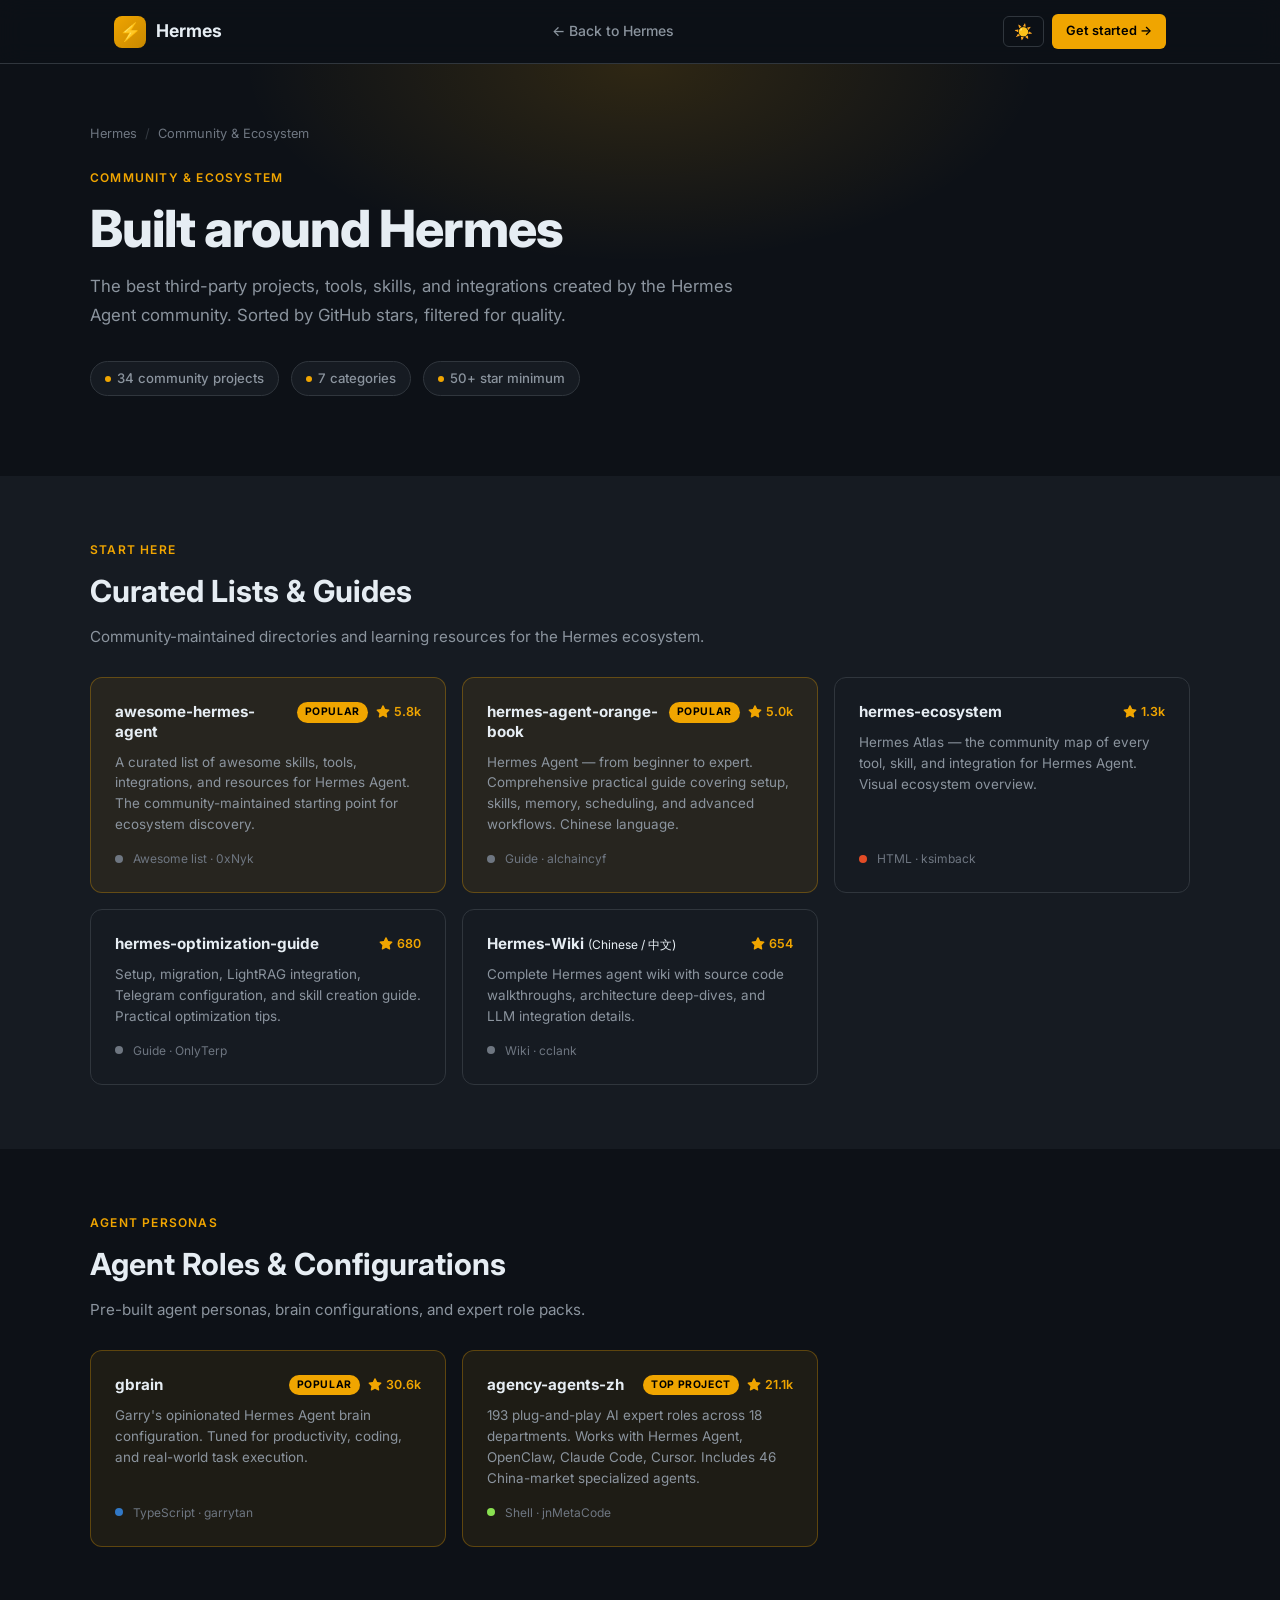
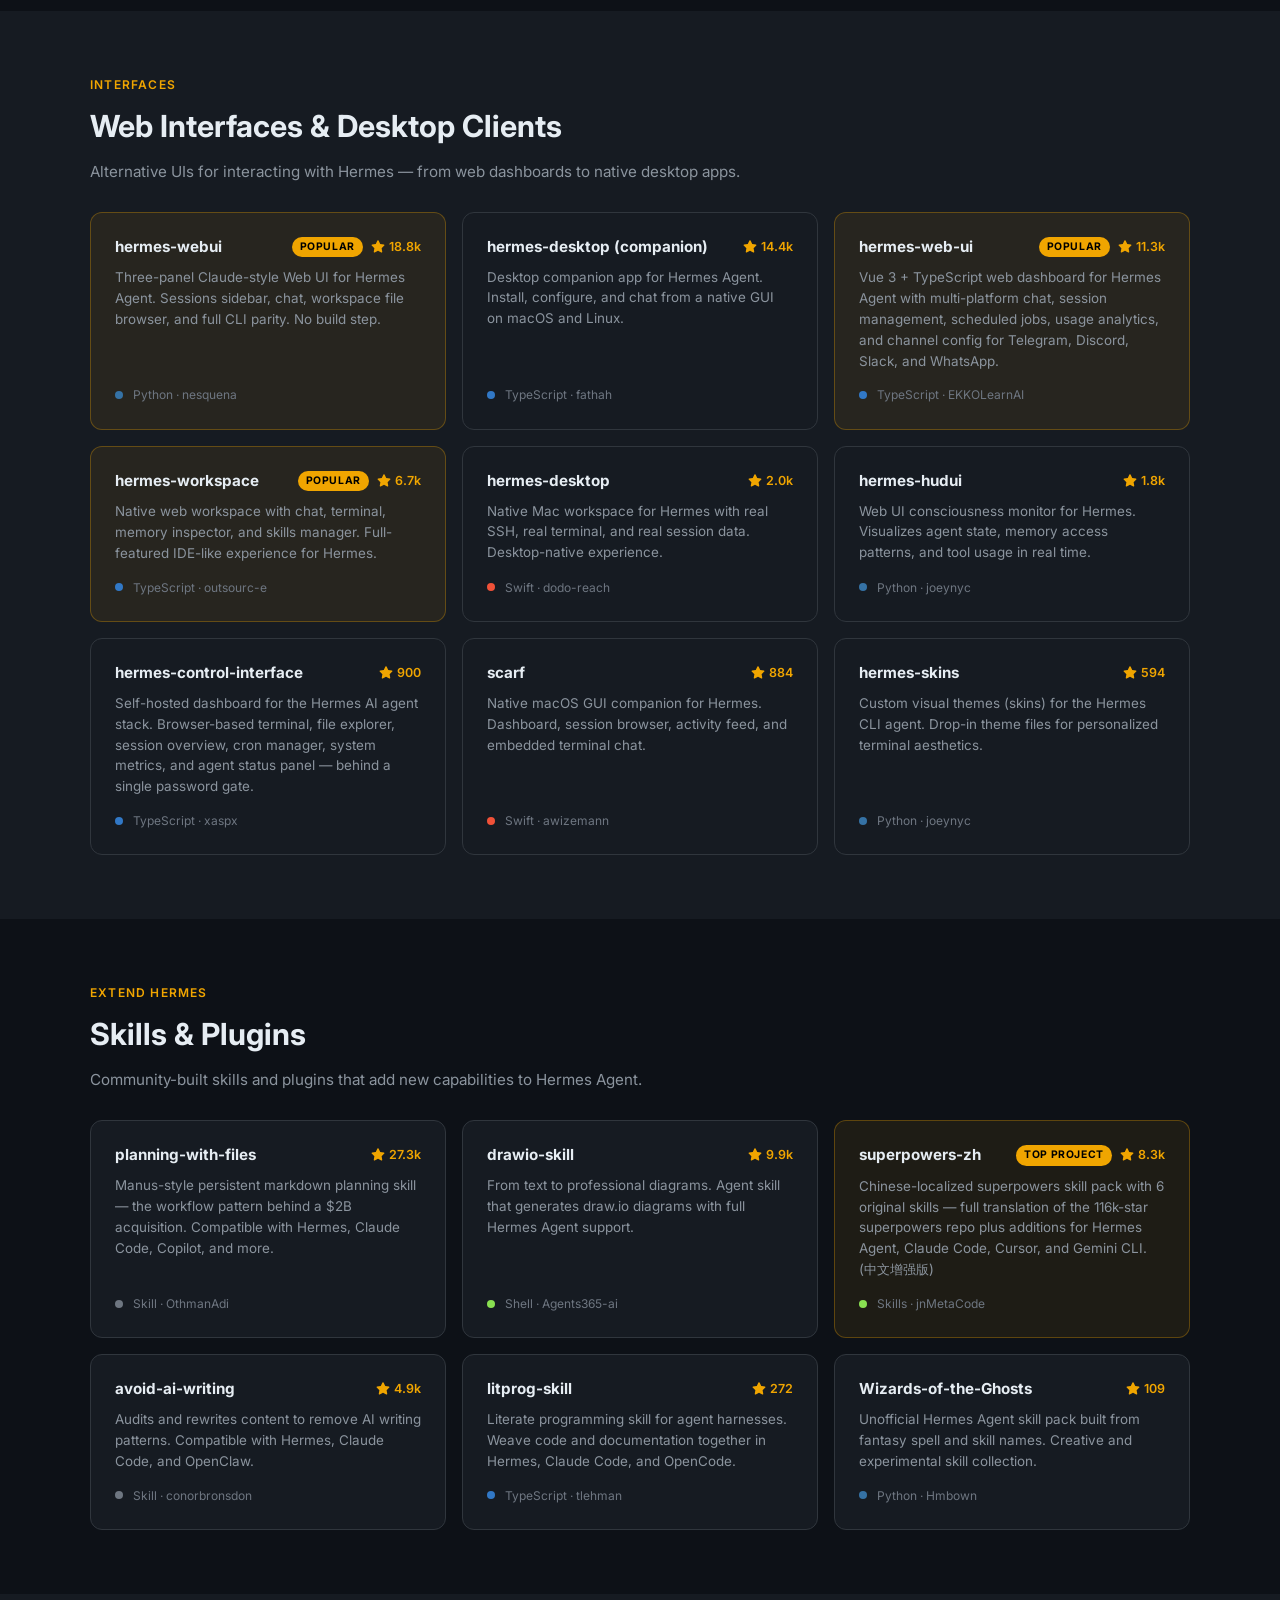
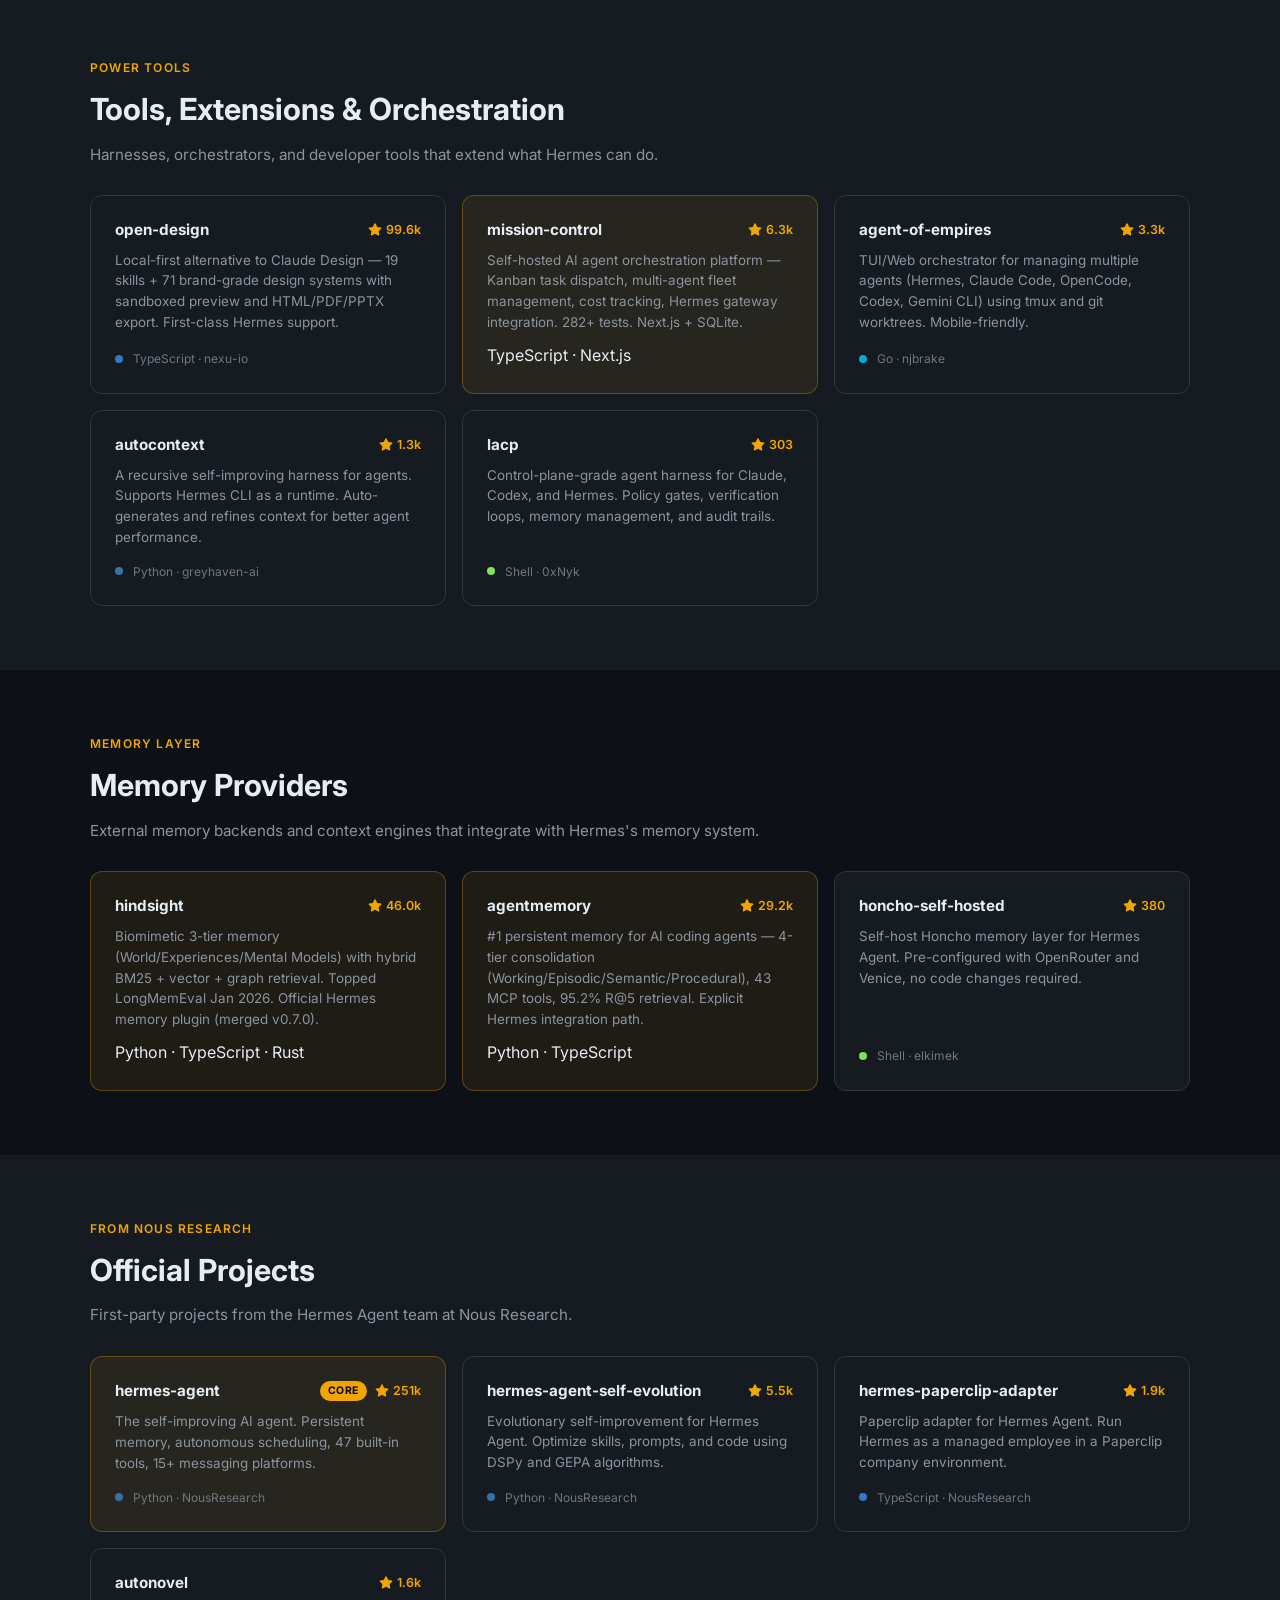
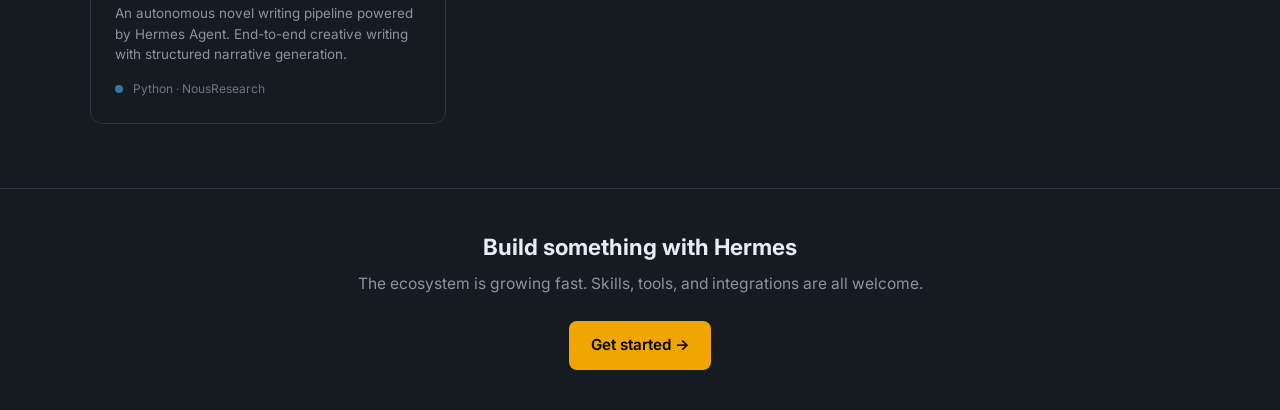
==== community/index.html @ bf183da7 "docs(community): daily star count refresh + re-sort by stars" ====
<!DOCTYPE html>
<html lang="en" data-theme="dark">
<head>
  <script>
    // Canonical URL: strip trailing index.html so links always show the clean path
    (function(){
      var p = window.location.pathname;
      if (p.endsWith('/index.html')) {
        var clean = p.slice(0, p.length - 'index.html'.length);
        window.history.replaceState(null, '', clean + window.location.search + window.location.hash);
      }
    })();
  </script>
  <meta charset="UTF-8" />
  <meta name="viewport" content="width=device-width, initial-scale=1.0" />
  <title>Hermes Ecosystem — Community Projects &amp; Tools</title>
  <meta name="description" content="The best third-party projects, tools, skills, and integrations built around Hermes Agent by the open-source community." />
  <meta property="og:title" content="Hermes Ecosystem — Community Projects & Tools" />
  <meta property="og:description" content="The best third-party projects, tools, skills, and integrations built around Hermes Agent." />
  <meta property="og:type" content="website" />
  <link rel="icon" type="image/svg+xml" href="/favicon.svg" />
  <link rel="icon" type="image/png" sizes="32x32" href="/favicon-32.png" />
  <link rel="icon" type="image/png" sizes="192x192" href="/favicon-192.png" />
  <link rel="shortcut icon" href="/favicon.ico" />
  <link rel="apple-touch-icon" sizes="512x512" href="/apple-touch-icon.png" />
  <link rel="preconnect" href="https://fonts.googleapis.com" />
  <link rel="preconnect" href="https://fonts.gstatic.com" crossorigin />
  <link href="https://fonts.googleapis.com/css2?family=Inter:wght@300;400;500;600;700;800&family=JetBrains+Mono:wght@400;500&display=swap" rel="stylesheet" />
  <style>
    :root {
      --bg-primary: #0d1117;
      --bg-secondary: #161b22;
      --bg-tertiary: #21262d;
      --bg-card: #161b22;
      --bg-card-hover: #1c2128;
      --border: #30363d;
      --border-hover: #484f58;
      --text-primary: #e6edf3;
      --text-secondary: #8b949e;
      --text-muted: #6e7681;
      --accent: #f0a500;
      --accent-dim: #c88800;
      --accent-glow: rgba(240,165,0,0.15);
      --accent-subtle: rgba(240,165,0,0.08);
      --green: #3fb950;
      --red: #f85149;
      --blue: #58a6ff;
      --purple: #bc8cff;
      --nav-height: 64px;
      --radius: 8px;
      --radius-lg: 12px;
      --shadow: 0 1px 3px rgba(0,0,0,0.4),0 4px 16px rgba(0,0,0,0.3);
    }
    [data-theme="light"] {
      --bg-primary: #ffffff;
      --bg-secondary: #f6f8fa;
      --bg-tertiary: #eaeef2;
      --bg-card: #ffffff;
      --bg-card-hover: #f6f8fa;
      --border: #d0d7de;
      --border-hover: #9198a1;
      --text-primary: #1f2328;
      --text-secondary: #656d76;
      --text-muted: #9198a1;
      --accent: #c07800;
      --accent-dim: #a06000;
      --accent-glow: rgba(192,120,0,0.12);
      --accent-subtle: rgba(192,120,0,0.06);
      --green: #1a7f37;
      --red: #cf222e;
      --blue: #0969da;
      --purple: #7c3aed;
      --shadow: 0 1px 3px rgba(0,0,0,0.1),0 4px 16px rgba(0,0,0,0.06);
    }
    *,*::before,*::after{box-sizing:border-box;margin:0;padding:0}
    html{scroll-behavior:smooth;font-size:16px;overflow-x:hidden}
    body{font-family:'Inter',-apple-system,BlinkMacSystemFont,'Segoe UI',sans-serif;background:var(--bg-primary);color:var(--text-primary);line-height:1.6;transition:background 0.2s,color 0.2s;-webkit-font-smoothing:antialiased}
    a{color:var(--accent);text-decoration:none;transition:color 0.15s}
    a:hover{color:var(--accent-dim)}
    ::-webkit-scrollbar{width:6px;height:6px}
    ::-webkit-scrollbar-track{background:var(--bg-secondary)}
    ::-webkit-scrollbar-thumb{background:var(--border);border-radius:3px}

    /* Nav */
    #nav{position:fixed;top:0;left:0;right:0;height:var(--nav-height);background:rgba(13,17,23,0.92);backdrop-filter:blur(12px);-webkit-backdrop-filter:blur(12px);border-bottom:1px solid var(--border);z-index:1000}
    [data-theme="light"] #nav{background:rgba(255,255,255,0.92)}
    .nav-inner{max-width:1100px;margin:0 auto;padding:0 24px;height:100%;display:flex;align-items:center;justify-content:space-between;gap:16px}
    .nav-logo{display:flex;align-items:center;gap:10px;font-weight:700;font-size:1.1rem;color:var(--text-primary);text-decoration:none;flex-shrink:0}
    .nav-logo-icon{width:32px;height:32px;background:linear-gradient(135deg,var(--accent),var(--accent-dim));border-radius:8px;display:flex;align-items:center;justify-content:center;font-size:18px;line-height:1}
    .nav-back{display:flex;align-items:center;gap:6px;color:var(--text-secondary);font-size:0.875rem;font-weight:500;padding:6px 12px;border-radius:6px;transition:color 0.15s,background 0.15s;text-decoration:none}
    .nav-back:hover{color:var(--text-primary);background:var(--bg-tertiary)}
    .btn-theme{background:none;border:1px solid var(--border);color:var(--text-secondary);cursor:pointer;padding:7px 10px;border-radius:6px;font-size:15px;line-height:1;transition:border-color 0.15s,color 0.15s,background 0.15s}
    .btn-theme:hover{border-color:var(--border-hover);color:var(--text-primary);background:var(--bg-tertiary)}
    .hamburger{display:none;flex-direction:column;gap:5px;cursor:pointer;padding:6px;border:1px solid var(--border);border-radius:6px;background:none;transition:border-color 0.15s;flex-shrink:0}
    .hamburger:hover{border-color:var(--border-hover)}
    .hamburger span{display:block;width:20px;height:2px;background:var(--text-secondary);border-radius:2px;transition:transform 0.2s,opacity 0.2s}
    .hamburger.open span:nth-child(1){transform:translateY(7px) rotate(45deg)}
    .hamburger.open span:nth-child(2){opacity:0}
    .hamburger.open span:nth-child(3){transform:translateY(-7px) rotate(-45deg)}
    #community-mobile-menu{display:none;position:fixed;top:var(--nav-height);left:0;right:0;background:var(--bg-secondary);border-bottom:1px solid var(--border);padding:16px 24px;z-index:999;flex-direction:column;gap:4px}
    #community-mobile-menu.open{display:flex}
    #community-mobile-menu a{color:var(--text-secondary);font-size:0.95rem;font-weight:500;padding:10px 12px;border-radius:6px;transition:color 0.15s,background 0.15s;text-decoration:none}
    #community-mobile-menu a:hover{color:var(--text-primary);background:var(--bg-tertiary)}
    .btn-cta{background:var(--accent);color:#000;font-size:0.8rem;font-weight:600;padding:7px 14px;border-radius:6px;border:none;cursor:pointer;text-decoration:none;display:inline-block;transition:background 0.15s,transform 0.1s;white-space:nowrap}
    .btn-cta:hover{background:var(--accent-dim);color:#000;transform:translateY(-1px)}

    /* Layout */
    main{padding-top:var(--nav-height)}
    .hero{padding:60px 24px 48px;background:var(--bg-primary);position:relative;overflow:hidden}
    .hero::before{content:'';position:absolute;top:-200px;left:50%;transform:translateX(-50%);width:800px;height:400px;background:radial-gradient(ellipse at center,var(--accent-glow) 0%,transparent 70%);pointer-events:none}
    .container{max-width:1100px;margin:0 auto;position:relative}
    .section{padding:64px 24px}
    .section-alt{background:var(--bg-secondary)}

    /* Breadcrumb */
    .breadcrumb{display:flex;align-items:center;gap:8px;font-size:0.8rem;color:var(--text-muted);margin-bottom:24px;flex-wrap:wrap}
    .breadcrumb a{color:var(--text-muted)}
    .breadcrumb a:hover{color:var(--accent)}
    .breadcrumb-sep{opacity:0.4}

    /* Hero content */
    .page-label{font-size:0.75rem;font-weight:600;letter-spacing:0.1em;text-transform:uppercase;color:var(--accent);margin-bottom:12px}
    .page-title{font-size:clamp(2rem,5vw,3.2rem);font-weight:800;line-height:1.1;letter-spacing:-0.02em;margin-bottom:16px}
    .page-sub{font-size:1.05rem;color:var(--text-secondary);max-width:680px;line-height:1.7;margin-bottom:32px}

    /* Stats bar */
    .stats-bar{display:flex;flex-wrap:wrap;gap:12px;margin-bottom:32px}
    .stat-pill{display:inline-flex;align-items:center;gap:6px;background:var(--bg-secondary);border:1px solid var(--border);color:var(--text-secondary);font-size:0.825rem;font-weight:500;padding:6px 14px;border-radius:100px}
    .stat-pill .dot{width:6px;height:6px;background:var(--accent);border-radius:50%;flex-shrink:0}

    /* Category sections */
    .cat-label{font-size:0.75rem;font-weight:600;letter-spacing:0.1em;text-transform:uppercase;color:var(--accent);margin-bottom:8px}
    .cat-title{font-size:clamp(1.4rem,3vw,1.9rem);font-weight:700;margin-bottom:8px;color:var(--text-primary)}
    .cat-desc{font-size:0.95rem;color:var(--text-secondary);max-width:680px;line-height:1.65;margin-bottom:28px}

    /* Project cards */
    .project-grid{display:grid;grid-template-columns:repeat(3,minmax(0,1fr));gap:16px;margin-bottom:0}
    .project-grid > *{min-width:0}
    .project-card{background:var(--bg-card);border:1px solid var(--border);border-radius:var(--radius-lg);padding:24px;display:flex;flex-direction:column;gap:10px;transition:border-color 0.2s,transform 0.15s,background 0.2s;text-decoration:none;color:inherit}
    .project-card:hover{border-color:var(--accent);transform:translateY(-3px);background:var(--bg-card-hover);color:inherit}
    .project-header{display:flex;align-items:flex-start;justify-content:space-between;gap:8px}
    .project-name{font-size:0.95rem;font-weight:700;color:var(--text-primary);line-height:1.3;word-break:break-word;min-width:0;flex:1}
    .project-stars{display:inline-flex;align-items:center;gap:4px;font-size:0.78rem;font-weight:600;color:var(--accent);white-space:nowrap;flex-shrink:0}
    .project-stars svg{width:14px;height:14px;fill:var(--accent)}
    .project-desc{font-size:0.84rem;color:var(--text-secondary);line-height:1.55;flex:1}
    .project-meta{display:flex;align-items:center;gap:10px;font-size:0.75rem;color:var(--text-muted);margin-top:auto;padding-top:4px}
    .lang-dot{width:8px;height:8px;border-radius:50%;flex-shrink:0}
    .lang-python{background:#3572A5}
    .lang-ts{background:#3178c6}
    .lang-js{background:#f1e05a}
    .lang-swift{background:#F05138}
    .lang-shell{background:#89e051}
    .lang-html{background:#e34c26}
    .lang-go{background:#00ADD8}
    .lang-rust{background:#dea584}
    .lang-makefile{background:#427819}
    .lang-docs{background:var(--text-muted)}

    /* Featured card (wider) */
    .project-card.featured{border-color:rgba(240,165,0,0.3);background:var(--accent-subtle)}
    .project-card.featured:hover{border-color:var(--accent)}
    .featured-badge{font-size:0.65rem;font-weight:700;letter-spacing:0.06em;text-transform:uppercase;background:var(--accent);color:#000;padding:2px 8px;border-radius:100px;flex-shrink:0}

    /* CTA footer */
    .cta-strip{background:var(--bg-secondary);border-top:1px solid var(--border);padding:40px 24px;text-align:center}
    .cta-strip h2{font-size:1.4rem;font-weight:700;margin-bottom:8px}
    .cta-strip p{color:var(--text-secondary);margin-bottom:24px;font-size:0.975rem}
    .cta-btns{display:flex;gap:12px;justify-content:center;flex-wrap:wrap}
    .btn-primary{display:inline-flex;align-items:center;gap:6px;background:var(--accent);color:#000;font-weight:600;font-size:0.95rem;padding:12px 22px;border-radius:8px;transition:background 0.15s,transform 0.1s}
    .btn-primary:hover{background:var(--accent-dim);color:#000;transform:translateY(-1px)}
    .btn-secondary{display:inline-flex;align-items:center;gap:6px;background:var(--bg-card);border:1px solid var(--border);color:var(--text-primary);font-weight:500;font-size:0.95rem;padding:12px 22px;border-radius:8px;transition:border-color 0.15s,background 0.15s}
    .btn-secondary:hover{border-color:var(--border-hover);background:var(--bg-card-hover);color:var(--text-primary)}

    /* Responsive */
    @media(max-width:900px){.project-grid{grid-template-columns:repeat(2,minmax(0,1fr))}}
    @media(max-width:640px){
      .project-grid{grid-template-columns:1fr}
      .nav-back{display:none}
      .btn-cta{display:none}
      .hamburger{display:flex}
      .nav-inner{gap:8px}
      .hero{padding:48px 16px 36px}
      .section{padding:48px 16px}
    }
  </style>
</head>
<body>

<nav id="nav">
  <div class="nav-inner">
    <a href="../index.html" class="nav-logo">
      <div class="nav-logo-icon">&#9889;</div>
      Hermes
    </a>
    <a href="../index.html#resources" class="nav-back"><span>&larr; Back to Hermes</span></a>
    <div style="display:flex;align-items:center;gap:8px;flex-shrink:0">
      <button class="btn-theme" id="theme-toggle" aria-label="Toggle theme">🌙</button>
      <a href="https://hermes-agent.nousresearch.com/docs/getting-started/installation" class="btn-cta" target="_blank" rel="noopener">Get started &rarr;</a>
    </div>
    <button class="hamburger" id="community-hamburger" aria-label="Open menu">
      <span></span><span></span><span></span>
    </button>
  </div>
</nav>

<div id="community-mobile-menu">
  <a href="../index.html">⚡ Hermes Home</a>
  <a href="../index.html#why">Why Hermes</a>
  <a href="../index.html#features">Features</a>
  <a href="../index.html#compare">Compare</a>
  <a href="../index.html#install">Install</a>
  <a href="../index.html#resources">Resources</a>
  <a href="../eli5/" style="color:var(--accent)">🧠 ELI5 — What is Hermes?</a>
  <a href="../models/" style="color:var(--accent)">🤖 Best Models 2026</a>
  <a href="../index.html#resources" style="color:var(--accent)">🌎 Community &amp; Ecosystem</a>
  <a href="https://hermes-agent.nousresearch.com/docs/getting-started/installation" target="_blank" rel="noopener" style="color:var(--accent);margin-top:4px">Get started →</a>
</div>

<main>
  <div class="hero">
    <div class="container">
      <nav class="breadcrumb" aria-label="Breadcrumb">
        <a href="../index.html">Hermes</a>
        <span class="breadcrumb-sep">/</span>
        <span>Community &amp; Ecosystem</span>
      </nav>

      <div class="page-label">Community &amp; Ecosystem</div>
      <h1 class="page-title">Built around Hermes</h1>
      <p class="page-sub">The best third-party projects, tools, skills, and integrations created by the Hermes Agent community. Sorted by GitHub stars, filtered for quality.</p>

      <div class="stats-bar">
        <span class="stat-pill"><span class="dot"></span>34 community projects</span>
        <span class="stat-pill"><span class="dot"></span>7 categories</span>
        <span class="stat-pill"><span class="dot"></span>50+ star minimum</span>
      </div>
    </div>
  </div>

  <!-- ===== CURATED LISTS & GUIDES ===== -->
  <div class="section section-alt">
    <div class="container">
      <p class="cat-label">Start here</p>
      <h2 class="cat-title">Curated Lists &amp; Guides</h2>
      <p class="cat-desc">Community-maintained directories and learning resources for the Hermes ecosystem.</p>
      <div class="project-grid">
        <a href="https://github.com/0xNyk/awesome-hermes-agent" target="_blank" rel="noopener" class="project-card featured">
          <div class="project-header">
            <div class="project-name">awesome-hermes-agent</div>
            <span class="featured-badge">Popular</span>
            <span class="project-stars"><svg viewBox="0 0 16 16"><path d="M8 .25a.75.75 0 0 1 .673.418l1.882 3.815 4.21.612a.75.75 0 0 1 .416 1.279l-3.046 2.97.719 4.192a.75.75 0 0 1-1.088.791L8 12.347l-3.766 1.98a.75.75 0 0 1-1.088-.79l.72-4.194L.818 6.374a.75.75 0 0 1 .416-1.28l4.21-.611L7.327.668A.75.75 0 0 1 8 .25z"/></svg>5.8k</span>
          </div>
          <div class="project-desc">A curated list of awesome skills, tools, integrations, and resources for Hermes Agent. The community-maintained starting point for ecosystem discovery.</div>
          <div class="project-meta"><span class="lang-dot lang-docs"></span> Awesome list &middot; 0xNyk</div>
        </a>
        <a href="https://github.com/alchaincyf/hermes-agent-orange-book" target="_blank" rel="noopener" class="project-card featured">
          <div class="project-header">
            <div class="project-name">hermes-agent-orange-book</div>
            <span class="featured-badge">Popular</span>
            <span class="project-stars"><svg viewBox="0 0 16 16"><path d="M8 .25a.75.75 0 0 1 .673.418l1.882 3.815 4.21.612a.75.75 0 0 1 .416 1.279l-3.046 2.97.719 4.192a.75.75 0 0 1-1.088.791L8 12.347l-3.766 1.98a.75.75 0 0 1-1.088-.79l.72-4.194L.818 6.374a.75.75 0 0 1 .416-1.28l4.21-.611L7.327.668A.75.75 0 0 1 8 .25z"/></svg>5.0k</span>
          </div>
          <div class="project-desc">Hermes Agent &mdash; from beginner to expert. Comprehensive practical guide covering setup, skills, memory, scheduling, and advanced workflows. Chinese language.</div>
          <div class="project-meta"><span class="lang-dot lang-docs"></span> Guide &middot; alchaincyf</div>
        </a>
        <a href="https://github.com/ksimback/hermes-ecosystem" target="_blank" rel="noopener" class="project-card">
          <div class="project-header">
            <div class="project-name">hermes-ecosystem</div>
            <span class="project-stars"><svg viewBox="0 0 16 16"><path d="M8 .25a.75.75 0 0 1 .673.418l1.882 3.815 4.21.612a.75.75 0 0 1 .416 1.279l-3.046 2.97.719 4.192a.75.75 0 0 1-1.088.791L8 12.347l-3.766 1.98a.75.75 0 0 1-1.088-.79l.72-4.194L.818 6.374a.75.75 0 0 1 .416-1.28l4.21-.611L7.327.668A.75.75 0 0 1 8 .25z"/></svg>1.3k</span>
          </div>
          <div class="project-desc">Hermes Atlas &mdash; the community map of every tool, skill, and integration for Hermes Agent. Visual ecosystem overview.</div>
          <div class="project-meta"><span class="lang-dot lang-html"></span> HTML &middot; ksimback</div>
        </a>
        <a href="https://github.com/OnlyTerp/hermes-optimization-guide" target="_blank" rel="noopener" class="project-card">
          <div class="project-header">
            <div class="project-name">hermes-optimization-guide</div>
            <span class="project-stars"><svg viewBox="0 0 16 16"><path d="M8 .25a.75.75 0 0 1 .673.418l1.882 3.815 4.21.612a.75.75 0 0 1 .416 1.279l-3.046 2.97.719 4.192a.75.75 0 0 1-1.088.791L8 12.347l-3.766 1.98a.75.75 0 0 1-1.088-.79l.72-4.194L.818 6.374a.75.75 0 0 1 .416-1.28l4.21-.611L7.327.668A.75.75 0 0 1 8 .25z"/></svg>680</span>
          </div>
          <div class="project-desc">Setup, migration, LightRAG integration, Telegram configuration, and skill creation guide. Practical optimization tips.</div>
          <div class="project-meta"><span class="lang-dot lang-docs"></span> Guide &middot; OnlyTerp</div>
        </a>
        <a href="https://github.com/cclank/Hermes-Wiki" target="_blank" rel="noopener" class="project-card">
          <div class="project-header">
            <div class="project-name">Hermes-Wiki <span style="font-weight: normal; font-size: 12px;">(Chinese / 中文)</span></div>
            <span class="project-stars"><svg viewBox="0 0 16 16"><path d="M8 .25a.75.75 0 0 1 .673.418l1.882 3.815 4.21.612a.75.75 0 0 1 .416 1.279l-3.046 2.97.719 4.192a.75.75 0 0 1-1.088.791L8 12.347l-3.766 1.98a.75.75 0 0 1-1.088-.79l.72-4.194L.818 6.374a.75.75 0 0 1 .416-1.28l4.21-.611L7.327.668A.75.75 0 0 1 8 .25z"/></svg>654</span>
          </div>
          <div class="project-desc">Complete Hermes agent wiki with source code walkthroughs, architecture deep-dives, and LLM integration details.</div>
          <div class="project-meta"><span class="lang-dot lang-docs"></span> Wiki &middot; cclank</div>
        </a>
      </div>
    </div>
  </div>

  <!-- ===== AGENT ROLES & CONFIGS ===== -->
  <div class="section">
    <div class="container">
      <p class="cat-label">Agent personas</p>
      <h2 class="cat-title">Agent Roles &amp; Configurations</h2>
      <p class="cat-desc">Pre-built agent personas, brain configurations, and expert role packs.</p>
      <div class="project-grid">
        <a href="https://github.com/garrytan/gbrain" target="_blank" rel="noopener" class="project-card featured">
          <div class="project-header">
            <div class="project-name">gbrain</div>
            <span class="featured-badge">Popular</span>
            <span class="project-stars"><svg viewBox="0 0 16 16"><path d="M8 .25a.75.75 0 0 1 .673.418l1.882 3.815 4.21.612a.75.75 0 0 1 .416 1.279l-3.046 2.97.719 4.192a.75.75 0 0 1-1.088.791L8 12.347l-3.766 1.98a.75.75 0 0 1-1.088-.79l.72-4.194L.818 6.374a.75.75 0 0 1 .416-1.28l4.21-.611L7.327.668A.75.75 0 0 1 8 .25z"/></svg>30.6k</span>
          </div>
          <div class="project-desc">Garry's opinionated Hermes Agent brain configuration. Tuned for productivity, coding, and real-world task execution.</div>
          <div class="project-meta"><span class="lang-dot lang-ts"></span> TypeScript &middot; garrytan</div>
        </a>
        <a href="https://github.com/jnMetaCode/agency-agents-zh" target="_blank" rel="noopener" class="project-card featured">
          <div class="project-header">
            <div class="project-name">agency-agents-zh</div>
            <span class="featured-badge">Top project</span>
            <span class="project-stars"><svg viewBox="0 0 16 16"><path d="M8 .25a.75.75 0 0 1 .673.418l1.882 3.815 4.21.612a.75.75 0 0 1 .416 1.279l-3.046 2.97.719 4.192a.75.75 0 0 1-1.088.791L8 12.347l-3.766 1.98a.75.75 0 0 1-1.088-.79l.72-4.194L.818 6.374a.75.75 0 0 1 .416-1.28l4.21-.611L7.327.668A.75.75 0 0 1 8 .25z"/></svg>21.1k</span>
          </div>
          <div class="project-desc">193 plug-and-play AI expert roles across 18 departments. Works with Hermes Agent, OpenClaw, Claude Code, Cursor. Includes 46 China-market specialized agents.</div>
          <div class="project-meta"><span class="lang-dot lang-shell"></span> Shell &middot; jnMetaCode</div>
        </a>
      </div>
    </div>
  </div>

  <!-- ===== WEB INTERFACES & DESKTOP ===== -->
  <div class="section section-alt">
    <div class="container">
      <p class="cat-label">Interfaces</p>
      <h2 class="cat-title">Web Interfaces &amp; Desktop Clients</h2>
      <p class="cat-desc">Alternative UIs for interacting with Hermes &mdash; from web dashboards to native desktop apps.</p>
      <div class="project-grid">
        <a href="https://github.com/nesquena/hermes-webui" target="_blank" rel="noopener" class="project-card featured">
          <div class="project-header">
            <div class="project-name">hermes-webui</div>
            <span class="featured-badge">Popular</span>
            <span class="project-stars"><svg viewBox="0 0 16 16"><path d="M8 .25a.75.75 0 0 1 .673.418l1.882 3.815 4.21.612a.75.75 0 0 1 .416 1.279l-3.046 2.97.719 4.192a.75.75 0 0 1-1.088.791L8 12.347l-3.766 1.98a.75.75 0 0 1-1.088-.79l.72-4.194L.818 6.374a.75.75 0 0 1 .416-1.28l4.21-.611L7.327.668A.75.75 0 0 1 8 .25z"/></svg>18.8k</span>
          </div>
          <div class="project-desc">Three-panel Claude-style Web UI for Hermes Agent. Sessions sidebar, chat, workspace file browser, and full CLI parity. No build step.</div>
          <div class="project-meta"><span class="lang-dot lang-python"></span> Python &middot; nesquena</div>
        </a>
        <a href="https://github.com/fathah/hermes-desktop" target="_blank" rel="noopener" class="project-card">
          <div class="project-header">
            <div class="project-name">hermes-desktop (companion)</div>
            <span class="project-stars"><svg viewBox="0 0 16 16"><path d="M8 .25a.75.75 0 0 1 .673.418l1.882 3.815 4.21.612a.75.75 0 0 1 .416 1.279l-3.046 2.97.719 4.192a.75.75 0 0 1-1.088.791L8 12.347l-3.766 1.98a.75.75 0 0 1-1.088-.79l.72-4.194L.818 6.374a.75.75 0 0 1 .416-1.28l4.21-.611L7.327.668A.75.75 0 0 1 8 .25z"/></svg>14.4k</span>
          </div>
          <div class="project-desc">Desktop companion app for Hermes Agent. Install, configure, and chat from a native GUI on macOS and Linux.</div>
          <div class="project-meta"><span class="lang-dot lang-ts"></span> TypeScript &middot; fathah</div>
        </a>
        <a href="https://github.com/EKKOLearnAI/hermes-web-ui" target="_blank" rel="noopener" class="project-card featured">
          <div class="project-header">
            <div class="project-name">hermes-web-ui</div>
            <span class="featured-badge">Popular</span>
            <span class="project-stars"><svg viewBox="0 0 16 16"><path d="M8 .25a.75.75 0 0 1 .673.418l1.882 3.815 4.21.612a.75.75 0 0 1 .416 1.279l-3.046 2.97.719 4.192a.75.75 0 0 1-1.088.791L8 12.347l-3.766 1.98a.75.75 0 0 1-1.088-.79l.72-4.194L.818 6.374a.75.75 0 0 1 .416-1.28l4.21-.611L7.327.668A.75.75 0 0 1 8 .25z"/></svg>11.3k</span>
          </div>
          <div class="project-desc">Vue 3 + TypeScript web dashboard for Hermes Agent with multi-platform chat, session management, scheduled jobs, usage analytics, and channel config for Telegram, Discord, Slack, and WhatsApp.</div>
          <div class="project-meta"><span class="lang-dot lang-ts"></span> TypeScript &middot; EKKOLearnAI</div>
        </a>
        <a href="https://github.com/outsourc-e/hermes-workspace" target="_blank" rel="noopener" class="project-card featured">
          <div class="project-header">
            <div class="project-name">hermes-workspace</div>
            <span class="featured-badge">Popular</span>
            <span class="project-stars"><svg viewBox="0 0 16 16"><path d="M8 .25a.75.75 0 0 1 .673.418l1.882 3.815 4.21.612a.75.75 0 0 1 .416 1.279l-3.046 2.97.719 4.192a.75.75 0 0 1-1.088.791L8 12.347l-3.766 1.98a.75.75 0 0 1-1.088-.79l.72-4.194L.818 6.374a.75.75 0 0 1 .416-1.28l4.21-.611L7.327.668A.75.75 0 0 1 8 .25z"/></svg>6.7k</span>
          </div>
          <div class="project-desc">Native web workspace with chat, terminal, memory inspector, and skills manager. Full-featured IDE-like experience for Hermes.</div>
          <div class="project-meta"><span class="lang-dot lang-ts"></span> TypeScript &middot; outsourc-e</div>
        </a>
        <a href="https://github.com/dodo-reach/hermes-desktop" target="_blank" rel="noopener" class="project-card">
          <div class="project-header">
            <div class="project-name">hermes-desktop</div>
            <span class="project-stars"><svg viewBox="0 0 16 16"><path d="M8 .25a.75.75 0 0 1 .673.418l1.882 3.815 4.21.612a.75.75 0 0 1 .416 1.279l-3.046 2.97.719 4.192a.75.75 0 0 1-1.088.791L8 12.347l-3.766 1.98a.75.75 0 0 1-1.088-.79l.72-4.194L.818 6.374a.75.75 0 0 1 .416-1.28l4.21-.611L7.327.668A.75.75 0 0 1 8 .25z"/></svg>2.0k</span>
          </div>
          <div class="project-desc">Native Mac workspace for Hermes with real SSH, real terminal, and real session data. Desktop-native experience.</div>
          <div class="project-meta"><span class="lang-dot lang-swift"></span> Swift &middot; dodo-reach</div>
        </a>
        <a href="https://github.com/joeynyc/hermes-hudui" target="_blank" rel="noopener" class="project-card">
          <div class="project-header">
            <div class="project-name">hermes-hudui</div>
            <span class="project-stars"><svg viewBox="0 0 16 16"><path d="M8 .25a.75.75 0 0 1 .673.418l1.882 3.815 4.21.612a.75.75 0 0 1 .416 1.279l-3.046 2.97.719 4.192a.75.75 0 0 1-1.088.791L8 12.347l-3.766 1.98a.75.75 0 0 1-1.088-.79l.72-4.194L.818 6.374a.75.75 0 0 1 .416-1.28l4.21-.611L7.327.668A.75.75 0 0 1 8 .25z"/></svg>1.8k</span>
          </div>
          <div class="project-desc">Web UI consciousness monitor for Hermes. Visualizes agent state, memory access patterns, and tool usage in real time.</div>
          <div class="project-meta"><span class="lang-dot lang-python"></span> Python &middot; joeynyc</div>
        </a>
        <a href="https://github.com/xaspx/hermes-control-interface" target="_blank" rel="noopener" class="project-card">
          <div class="project-header">
            <div class="project-name">hermes-control-interface</div>
            <span class="project-stars"><svg viewBox="0 0 16 16"><path d="M8 .25a.75.75 0 0 1 .673.418l1.882 3.815 4.21.612a.75.75 0 0 1 .416 1.279l-3.046 2.97.719 4.192a.75.75 0 0 1-1.088.791L8 12.347l-3.766 1.98a.75.75 0 0 1-1.088-.79l.72-4.194L.818 6.374a.75.75 0 0 1 .416-1.28l4.21-.611L7.327.668A.75.75 0 0 1 8 .25z"/></svg>900</span>
          </div>
          <div class="project-desc">Self-hosted dashboard for the Hermes AI agent stack. Browser-based terminal, file explorer, session overview, cron manager, system metrics, and agent status panel — behind a single password gate.</div>
          <div class="project-meta"><span class="lang-dot lang-ts"></span> TypeScript &middot; xaspx</div>
        </a>
        <a href="https://github.com/awizemann/scarf" target="_blank" rel="noopener" class="project-card">
          <div class="project-header">
            <div class="project-name">scarf</div>
            <span class="project-stars"><svg viewBox="0 0 16 16"><path d="M8 .25a.75.75 0 0 1 .673.418l1.882 3.815 4.21.612a.75.75 0 0 1 .416 1.279l-3.046 2.97.719 4.192a.75.75 0 0 1-1.088.791L8 12.347l-3.766 1.98a.75.75 0 0 1-1.088-.79l.72-4.194L.818 6.374a.75.75 0 0 1 .416-1.28l4.21-.611L7.327.668A.75.75 0 0 1 8 .25z"/></svg>884</span>
          </div>
          <div class="project-desc">Native macOS GUI companion for Hermes. Dashboard, session browser, activity feed, and embedded terminal chat.</div>
          <div class="project-meta"><span class="lang-dot lang-swift"></span> Swift &middot; awizemann</div>
        </a>
        <a href="https://github.com/joeynyc/hermes-skins" target="_blank" rel="noopener" class="project-card">
          <div class="project-header">
            <div class="project-name">hermes-skins</div>
            <span class="project-stars"><svg viewBox="0 0 16 16"><path d="M8 .25a.75.75 0 0 1 .673.418l1.882 3.815 4.21.612a.75.75 0 0 1 .416 1.279l-3.046 2.97.719 4.192a.75.75 0 0 1-1.088.791L8 12.347l-3.766 1.98a.75.75 0 0 1-1.088-.79l.72-4.194L.818 6.374a.75.75 0 0 1 .416-1.28l4.21-.611L7.327.668A.75.75 0 0 1 8 .25z"/></svg>594</span>
          </div>
          <div class="project-desc">Custom visual themes (skins) for the Hermes CLI agent. Drop-in theme files for personalized terminal aesthetics.</div>
          <div class="project-meta"><span class="lang-dot lang-python"></span> Python &middot; joeynyc</div>
        </a>
      </div>
    </div>
  </div>

  <!-- ===== SKILLS & PLUGINS ===== -->
  <div class="section">
    <div class="container">
      <p class="cat-label">Extend Hermes</p>
      <h2 class="cat-title">Skills &amp; Plugins</h2>
      <p class="cat-desc">Community-built skills and plugins that add new capabilities to Hermes Agent.</p>
      <div class="project-grid">
        <a href="https://github.com/OthmanAdi/planning-with-files" target="_blank" rel="noopener" class="project-card">
          <div class="project-header">
            <div class="project-name">planning-with-files</div>
            <span class="project-stars"><svg viewBox="0 0 16 16"><path d="M8 .25a.75.75 0 0 1 .673.418l1.882 3.815 4.21.612a.75.75 0 0 1 .416 1.279l-3.046 2.97.719 4.192a.75.75 0 0 1-1.088.791L8 12.347l-3.766 1.98a.75.75 0 0 1-1.088-.79l.72-4.194L.818 6.374a.75.75 0 0 1 .416-1.28l4.21-.611L7.327.668A.75.75 0 0 1 8 .25z"/></svg>27.3k</span>
          </div>
          <div class="project-desc">Manus-style persistent markdown planning skill — the workflow pattern behind a $2B acquisition. Compatible with Hermes, Claude Code, Copilot, and more.</div>
          <div class="project-meta"><span class="lang-dot lang-docs"></span> Skill &middot; OthmanAdi</div>
        </a>
        <a href="https://github.com/Agents365-ai/drawio-skill" target="_blank" rel="noopener" class="project-card">
          <div class="project-header">
            <div class="project-name">drawio-skill</div>
            <span class="project-stars"><svg viewBox="0 0 16 16"><path d="M8 .25a.75.75 0 0 1 .673.418l1.882 3.815 4.21.612a.75.75 0 0 1 .416 1.279l-3.046 2.97.719 4.192a.75.75 0 0 1-1.088.791L8 12.347l-3.766 1.98a.75.75 0 0 1-1.088-.79l.72-4.194L.818 6.374a.75.75 0 0 1 .416-1.28l4.21-.611L7.327.668A.75.75 0 0 1 8 .25z"/></svg>9.9k</span>
          </div>
          <div class="project-desc">From text to professional diagrams. Agent skill that generates draw.io diagrams with full Hermes Agent support.</div>
          <div class="project-meta"><span class="lang-dot lang-shell"></span> Shell &middot; Agents365-ai</div>
        </a>
        <a href="https://github.com/jnMetaCode/superpowers-zh" target="_blank" rel="noopener" class="project-card featured">
          <div class="project-header">
            <div class="project-name">superpowers-zh</div>
            <span class="featured-badge">Top project</span>
            <span class="project-stars"><svg viewBox="0 0 16 16"><path d="M8 .25a.75.75 0 0 1 .673.418l1.882 3.815 4.21.612a.75.75 0 0 1 .416 1.279l-3.046 2.97.719 4.192a.75.75 0 0 1-1.088.791L8 12.347l-3.766 1.98a.75.75 0 0 1-1.088-.79l.72-4.194L.818 6.374a.75.75 0 0 1 .416-1.28l4.21-.611L7.327.668A.75.75 0 0 1 8 .25z"/></svg>8.3k</span>
          </div>
          <div class="project-desc">Chinese-localized superpowers skill pack with 6 original skills — full translation of the 116k-star superpowers repo plus additions for Hermes Agent, Claude Code, Cursor, and Gemini CLI. (中文增强版)</div>
          <div class="project-meta"><span class="lang-dot lang-shell"></span> Skills &middot; jnMetaCode</div>
        </a>
        <a href="https://github.com/conorbronsdon/avoid-ai-writing" target="_blank" rel="noopener" class="project-card">
          <div class="project-header">
            <div class="project-name">avoid-ai-writing</div>
            <span class="project-stars"><svg viewBox="0 0 16 16"><path d="M8 .25a.75.75 0 0 1 .673.418l1.882 3.815 4.21.612a.75.75 0 0 1 .416 1.279l-3.046 2.97.719 4.192a.75.75 0 0 1-1.088.791L8 12.347l-3.766 1.98a.75.75 0 0 1-1.088-.79l.72-4.194L.818 6.374a.75.75 0 0 1 .416-1.28l4.21-.611L7.327.668A.75.75 0 0 1 8 .25z"/></svg>4.9k</span>
          </div>
          <div class="project-desc">Audits and rewrites content to remove AI writing patterns. Compatible with Hermes, Claude Code, and OpenClaw.</div>
          <div class="project-meta"><span class="lang-dot lang-docs"></span> Skill &middot; conorbronsdon</div>
        </a>
        <a href="https://github.com/tlehman/litprog-skill" target="_blank" rel="noopener" class="project-card">
          <div class="project-header">
            <div class="project-name">litprog-skill</div>
            <span class="project-stars"><svg viewBox="0 0 16 16"><path d="M8 .25a.75.75 0 0 1 .673.418l1.882 3.815 4.21.612a.75.75 0 0 1 .416 1.279l-3.046 2.97.719 4.192a.75.75 0 0 1-1.088.791L8 12.347l-3.766 1.98a.75.75 0 0 1-1.088-.79l.72-4.194L.818 6.374a.75.75 0 0 1 .416-1.28l4.21-.611L7.327.668A.75.75 0 0 1 8 .25z"/></svg>272</span>
          </div>
          <div class="project-desc">Literate programming skill for agent harnesses. Weave code and documentation together in Hermes, Claude Code, and OpenCode.</div>
          <div class="project-meta"><span class="lang-dot lang-ts"></span> TypeScript &middot; tlehman</div>
        </a>
        <a href="https://github.com/Hmbown/Wizards-of-the-Ghosts" target="_blank" rel="noopener" class="project-card">
          <div class="project-header">
            <div class="project-name">Wizards-of-the-Ghosts</div>
            <span class="project-stars"><svg viewBox="0 0 16 16"><path d="M8 .25a.75.75 0 0 1 .673.418l1.882 3.815 4.21.612a.75.75 0 0 1 .416 1.279l-3.046 2.97.719 4.192a.75.75 0 0 1-1.088.791L8 12.347l-3.766 1.98a.75.75 0 0 1-1.088-.79l.72-4.194L.818 6.374a.75.75 0 0 1 .416-1.28l4.21-.611L7.327.668A.75.75 0 0 1 8 .25z"/></svg>109</span>
          </div>
          <div class="project-desc">Unofficial Hermes Agent skill pack built from fantasy spell and skill names. Creative and experimental skill collection.</div>
          <div class="project-meta"><span class="lang-dot lang-python"></span> Python &middot; Hmbown</div>
        </a>
      </div>
    </div>
  </div>

  <!-- ===== TOOLS & EXTENSIONS ===== -->
  <div class="section section-alt">
    <div class="container">
      <p class="cat-label">Power tools</p>
      <h2 class="cat-title">Tools, Extensions &amp; Orchestration</h2>
      <p class="cat-desc">Harnesses, orchestrators, and developer tools that extend what Hermes can do.</p>
      <div class="project-grid">
        <a href="https://github.com/nexu-io/open-design" target="_blank" rel="noopener" class="project-card">
          <div class="project-header">
            <div class="project-name">open-design</div>
            <span class="project-stars"><svg viewBox="0 0 16 16"><path d="M8 .25a.75.75 0 0 1 .673.418l1.882 3.815 4.21.612a.75.75 0 0 1 .416 1.279l-3.046 2.97.719 4.192a.75.75 0 0 1-1.088.791L8 12.347l-3.766 1.98a.75.75 0 0 1-1.088-.79l.72-4.194L.818 6.374a.75.75 0 0 1 .416-1.28l4.21-.611L7.327.668A.75.75 0 0 1 8 .25z"/></svg>99.6k</span>
          </div>
          <div class="project-desc">Local-first alternative to Claude Design — 19 skills + 71 brand-grade design systems with sandboxed preview and HTML/PDF/PPTX export. First-class Hermes support.</div>
          <div class="project-meta"><span class="lang-dot lang-ts"></span> TypeScript &middot; nexu-io</div>
        </a>
        <a href="https://github.com/builderz-labs/mission-control" target="_blank" rel="noopener" class="project-card featured">
          <div class="project-header">
            <div class="project-name">mission-control</div>
            <span class="project-stars"><svg viewBox="0 0 16 16"><path d="M8 .25a.75.75 0 0 1 .673.418l1.882 3.815 4.21.612a.75.75 0 0 1 .416 1.279l-3.046 2.97.719 4.192a.75.75 0 0 1-1.088.791L8 12.347l-3.766 1.98a.75.75 0 0 1-1.088-.79l.72-4.194L.818 6.374a.75.75 0 0 1 .416-1.28l4.21-.611L7.327.668A.75.75 0 0 1 8 .25z"/></svg>6.3k</span>
          </div>
          <div class="project-desc">Self-hosted AI agent orchestration platform — Kanban task dispatch, multi-agent fleet management, cost tracking, Hermes gateway integration. 282+ tests. Next.js + SQLite.</div>
          <div class="project-lang">TypeScript · Next.js</div>
        </a>
        <a href="https://github.com/njbrake/agent-of-empires" target="_blank" rel="noopener" class="project-card">
          <div class="project-header">
            <div class="project-name">agent-of-empires</div>
            <span class="project-stars"><svg viewBox="0 0 16 16"><path d="M8 .25a.75.75 0 0 1 .673.418l1.882 3.815 4.21.612a.75.75 0 0 1 .416 1.279l-3.046 2.97.719 4.192a.75.75 0 0 1-1.088.791L8 12.347l-3.766 1.98a.75.75 0 0 1-1.088-.79l.72-4.194L.818 6.374a.75.75 0 0 1 .416-1.28l4.21-.611L7.327.668A.75.75 0 0 1 8 .25z"/></svg>3.3k</span>
          </div>
          <div class="project-desc">TUI/Web orchestrator for managing multiple agents (Hermes, Claude Code, OpenCode, Codex, Gemini CLI) using tmux and git worktrees. Mobile-friendly.</div>
          <div class="project-meta"><span class="lang-dot lang-go"></span> Go &middot; njbrake</div>
        </a>
        <a href="https://github.com/greyhaven-ai/autocontext" target="_blank" rel="noopener" class="project-card">
          <div class="project-header">
            <div class="project-name">autocontext</div>
            <span class="project-stars"><svg viewBox="0 0 16 16"><path d="M8 .25a.75.75 0 0 1 .673.418l1.882 3.815 4.21.612a.75.75 0 0 1 .416 1.279l-3.046 2.97.719 4.192a.75.75 0 0 1-1.088.791L8 12.347l-3.766 1.98a.75.75 0 0 1-1.088-.79l.72-4.194L.818 6.374a.75.75 0 0 1 .416-1.28l4.21-.611L7.327.668A.75.75 0 0 1 8 .25z"/></svg>1.3k</span>
          </div>
          <div class="project-desc">A recursive self-improving harness for agents. Supports Hermes CLI as a runtime. Auto-generates and refines context for better agent performance.</div>
          <div class="project-meta"><span class="lang-dot lang-python"></span> Python &middot; greyhaven-ai</div>
        </a>
        <a href="https://github.com/0xNyk/lacp" target="_blank" rel="noopener" class="project-card">
          <div class="project-header">
            <div class="project-name">lacp</div>
            <span class="project-stars"><svg viewBox="0 0 16 16"><path d="M8 .25a.75.75 0 0 1 .673.418l1.882 3.815 4.21.612a.75.75 0 0 1 .416 1.279l-3.046 2.97.719 4.192a.75.75 0 0 1-1.088.791L8 12.347l-3.766 1.98a.75.75 0 0 1-1.088-.79l.72-4.194L.818 6.374a.75.75 0 0 1 .416-1.28l4.21-.611L7.327.668A.75.75 0 0 1 8 .25z"/></svg>303</span>
          </div>
          <div class="project-desc">Control-plane-grade agent harness for Claude, Codex, and Hermes. Policy gates, verification loops, memory management, and audit trails.</div>
          <div class="project-meta"><span class="lang-dot lang-shell"></span> Shell &middot; 0xNyk</div>
        </a>
      </div>
    </div>
  </div>

  <!-- ===== MEMORY PROVIDERS ===== -->
  <div class="section">
    <div class="container">
      <p class="cat-label">Memory layer</p>
      <h2 class="cat-title">Memory Providers</h2>
      <p class="cat-desc">External memory backends and context engines that integrate with Hermes's memory system.</p>
      <div class="project-grid">
        <a href="https://github.com/vectorize-io/hindsight" target="_blank" rel="noopener" class="project-card featured">
          <div class="project-header">
            <div class="project-name">hindsight</div>
            <span class="project-stars"><svg viewBox="0 0 16 16"><path d="M8 .25a.75.75 0 0 1 .673.418l1.882 3.815 4.21.612a.75.75 0 0 1 .416 1.279l-3.046 2.97.719 4.192a.75.75 0 0 1-1.088.791L8 12.347l-3.766 1.98a.75.75 0 0 1-1.088-.79l.72-4.194L.818 6.374a.75.75 0 0 1 .416-1.28l4.21-.611L7.327.668A.75.75 0 0 1 8 .25z"/></svg>46.0k</span>
          </div>
          <div class="project-desc">Biomimetic 3-tier memory (World/Experiences/Mental Models) with hybrid BM25 + vector + graph retrieval. Topped LongMemEval Jan 2026. Official Hermes memory plugin (merged v0.7.0).</div>
          <div class="project-lang">Python · TypeScript · Rust</div>
        </a>
        <a href="https://github.com/rohitg00/agentmemory" target="_blank" rel="noopener" class="project-card featured">
          <div class="project-header">
            <div class="project-name">agentmemory</div>
            <span class="project-stars"><svg viewBox="0 0 16 16"><path d="M8 .25a.75.75 0 0 1 .673.418l1.882 3.815 4.21.612a.75.75 0 0 1 .416 1.279l-3.046 2.97.719 4.192a.75.75 0 0 1-1.088.791L8 12.347l-3.766 1.98a.75.75 0 0 1-1.088-.79l.72-4.194L.818 6.374a.75.75 0 0 1 .416-1.28l4.21-.611L7.327.668A.75.75 0 0 1 8 .25z"/></svg>29.2k</span>
          </div>
          <div class="project-desc">#1 persistent memory for AI coding agents — 4-tier consolidation (Working/Episodic/Semantic/Procedural), 43 MCP tools, 95.2% R@5 retrieval. Explicit Hermes integration path.</div>
          <div class="project-lang">Python · TypeScript</div>
        </a>
        <a href="https://github.com/elkimek/honcho-self-hosted" target="_blank" rel="noopener" class="project-card">
          <div class="project-header">
            <div class="project-name">honcho-self-hosted</div>
            <span class="project-stars"><svg viewBox="0 0 16 16"><path d="M8 .25a.75.75 0 0 1 .673.418l1.882 3.815 4.21.612a.75.75 0 0 1 .416 1.279l-3.046 2.97.719 4.192a.75.75 0 0 1-1.088.791L8 12.347l-3.766 1.98a.75.75 0 0 1-1.088-.79l.72-4.194L.818 6.374a.75.75 0 0 1 .416-1.28l4.21-.611L7.327.668A.75.75 0 0 1 8 .25z"/></svg>380</span>
          </div>
          <div class="project-desc">Self-host Honcho memory layer for Hermes Agent. Pre-configured with OpenRouter and Venice, no code changes required.</div>
          <div class="project-meta"><span class="lang-dot lang-shell"></span> Shell &middot; elkimek</div>
        </a>
      </div>
    </div>
  </div>

  <!-- ===== OFFICIAL NOUS RESEARCH ===== -->
  <div class="section section-alt">
    <div class="container">
      <p class="cat-label">From Nous Research</p>
      <h2 class="cat-title">Official Projects</h2>
      <p class="cat-desc">First-party projects from the Hermes Agent team at Nous Research.</p>
      <div class="project-grid">
        <a href="https://github.com/NousResearch/hermes-agent" target="_blank" rel="noopener" class="project-card featured">
          <div class="project-header">
            <div class="project-name">hermes-agent</div>
            <span class="featured-badge">Core</span>
            <span class="project-stars"><svg viewBox="0 0 16 16"><path d="M8 .25a.75.75 0 0 1 .673.418l1.882 3.815 4.21.612a.75.75 0 0 1 .416 1.279l-3.046 2.97.719 4.192a.75.75 0 0 1-1.088.791L8 12.347l-3.766 1.98a.75.75 0 0 1-1.088-.79l.72-4.194L.818 6.374a.75.75 0 0 1 .416-1.28l4.21-.611L7.327.668A.75.75 0 0 1 8 .25z"/></svg>251k</span>
          </div>
          <div class="project-desc">The self-improving AI agent. Persistent memory, autonomous scheduling, 47 built-in tools, 15+ messaging platforms.</div>
          <div class="project-meta"><span class="lang-dot lang-python"></span> Python &middot; NousResearch</div>
        </a>
        <a href="https://github.com/NousResearch/hermes-agent-self-evolution" target="_blank" rel="noopener" class="project-card">
          <div class="project-header">
            <div class="project-name">hermes-agent-self-evolution</div>
            <span class="project-stars"><svg viewBox="0 0 16 16"><path d="M8 .25a.75.75 0 0 1 .673.418l1.882 3.815 4.21.612a.75.75 0 0 1 .416 1.279l-3.046 2.97.719 4.192a.75.75 0 0 1-1.088.791L8 12.347l-3.766 1.98a.75.75 0 0 1-1.088-.79l.72-4.194L.818 6.374a.75.75 0 0 1 .416-1.28l4.21-.611L7.327.668A.75.75 0 0 1 8 .25z"/></svg>5.5k</span>
          </div>
          <div class="project-desc">Evolutionary self-improvement for Hermes Agent. Optimize skills, prompts, and code using DSPy and GEPA algorithms.</div>
          <div class="project-meta"><span class="lang-dot lang-python"></span> Python &middot; NousResearch</div>
        </a>
        <a href="https://github.com/NousResearch/hermes-paperclip-adapter" target="_blank" rel="noopener" class="project-card">
          <div class="project-header">
            <div class="project-name">hermes-paperclip-adapter</div>
            <span class="project-stars"><svg viewBox="0 0 16 16"><path d="M8 .25a.75.75 0 0 1 .673.418l1.882 3.815 4.21.612a.75.75 0 0 1 .416 1.279l-3.046 2.97.719 4.192a.75.75 0 0 1-1.088.791L8 12.347l-3.766 1.98a.75.75 0 0 1-1.088-.79l.72-4.194L.818 6.374a.75.75 0 0 1 .416-1.28l4.21-.611L7.327.668A.75.75 0 0 1 8 .25z"/></svg>1.9k</span>
          </div>
          <div class="project-desc">Paperclip adapter for Hermes Agent. Run Hermes as a managed employee in a Paperclip company environment.</div>
          <div class="project-meta"><span class="lang-dot lang-ts"></span> TypeScript &middot; NousResearch</div>
        </a>
        <a href="https://github.com/NousResearch/autonovel" target="_blank" rel="noopener" class="project-card">
          <div class="project-header">
            <div class="project-name">autonovel</div>
            <span class="project-stars"><svg viewBox="0 0 16 16"><path d="M8 .25a.75.75 0 0 1 .673.418l1.882 3.815 4.21.612a.75.75 0 0 1 .416 1.279l-3.046 2.97.719 4.192a.75.75 0 0 1-1.088.791L8 12.347l-3.766 1.98a.75.75 0 0 1-1.088-.79l.72-4.194L.818 6.374a.75.75 0 0 1 .416-1.28l4.21-.611L7.327.668A.75.75 0 0 1 8 .25z"/></svg>1.6k</span>
          </div>
          <div class="project-desc">An autonomous novel writing pipeline powered by Hermes Agent. End-to-end creative writing with structured narrative generation.</div>
          <div class="project-meta"><span class="lang-dot lang-python"></span> Python &middot; NousResearch</div>
        </a>
      </div>
    </div>
  </div>

</main>

<!-- CTA -->
<div class="cta-strip">
  <div class="container">
    <h2>Build something with Hermes</h2>
    <p>The ecosystem is growing fast. Skills, tools, and integrations are all welcome.</p>
    <div class="cta-btns">
      <a href="https://hermes-agent.nousresearch.com/docs/getting-started/installation" target="_blank" rel="noopener" class="btn-primary">Get started &rarr;</a>
</div>
  </div>
</div>

<script>
  var themeToggle = document.getElementById('theme-toggle');
  var html = document.documentElement;
  function setTheme(t){
    html.setAttribute('data-theme',t);
    localStorage.setItem('theme',t);
    themeToggle.textContent = t==='light' ? '🌙' : '☀️';
  }
  var saved=localStorage.getItem('theme');
  if(saved){setTheme(saved)}else{setTheme('dark')}
  themeToggle.addEventListener('click',function(){
    setTheme(html.getAttribute('data-theme')==='dark'?'light':'dark');
  });

  // Hamburger menu
  var chamburguer = document.getElementById('community-hamburger');
  var cmobileMenu = document.getElementById('community-mobile-menu');
  if(chamburguer && cmobileMenu){
    chamburguer.addEventListener('click', function(){
      var isOpen = cmobileMenu.classList.toggle('open');
      chamburguer.classList.toggle('open', isOpen);
      chamburguer.setAttribute('aria-expanded', isOpen);
    });
    document.addEventListener('click', function(e){
      if(!chamburguer.contains(e.target) && !cmobileMenu.contains(e.target)){
        cmobileMenu.classList.remove('open');
        chamburguer.classList.remove('open');
        chamburguer.setAttribute('aria-expanded', 'false');
      }
    });
  }
</script>

</body>
</html>
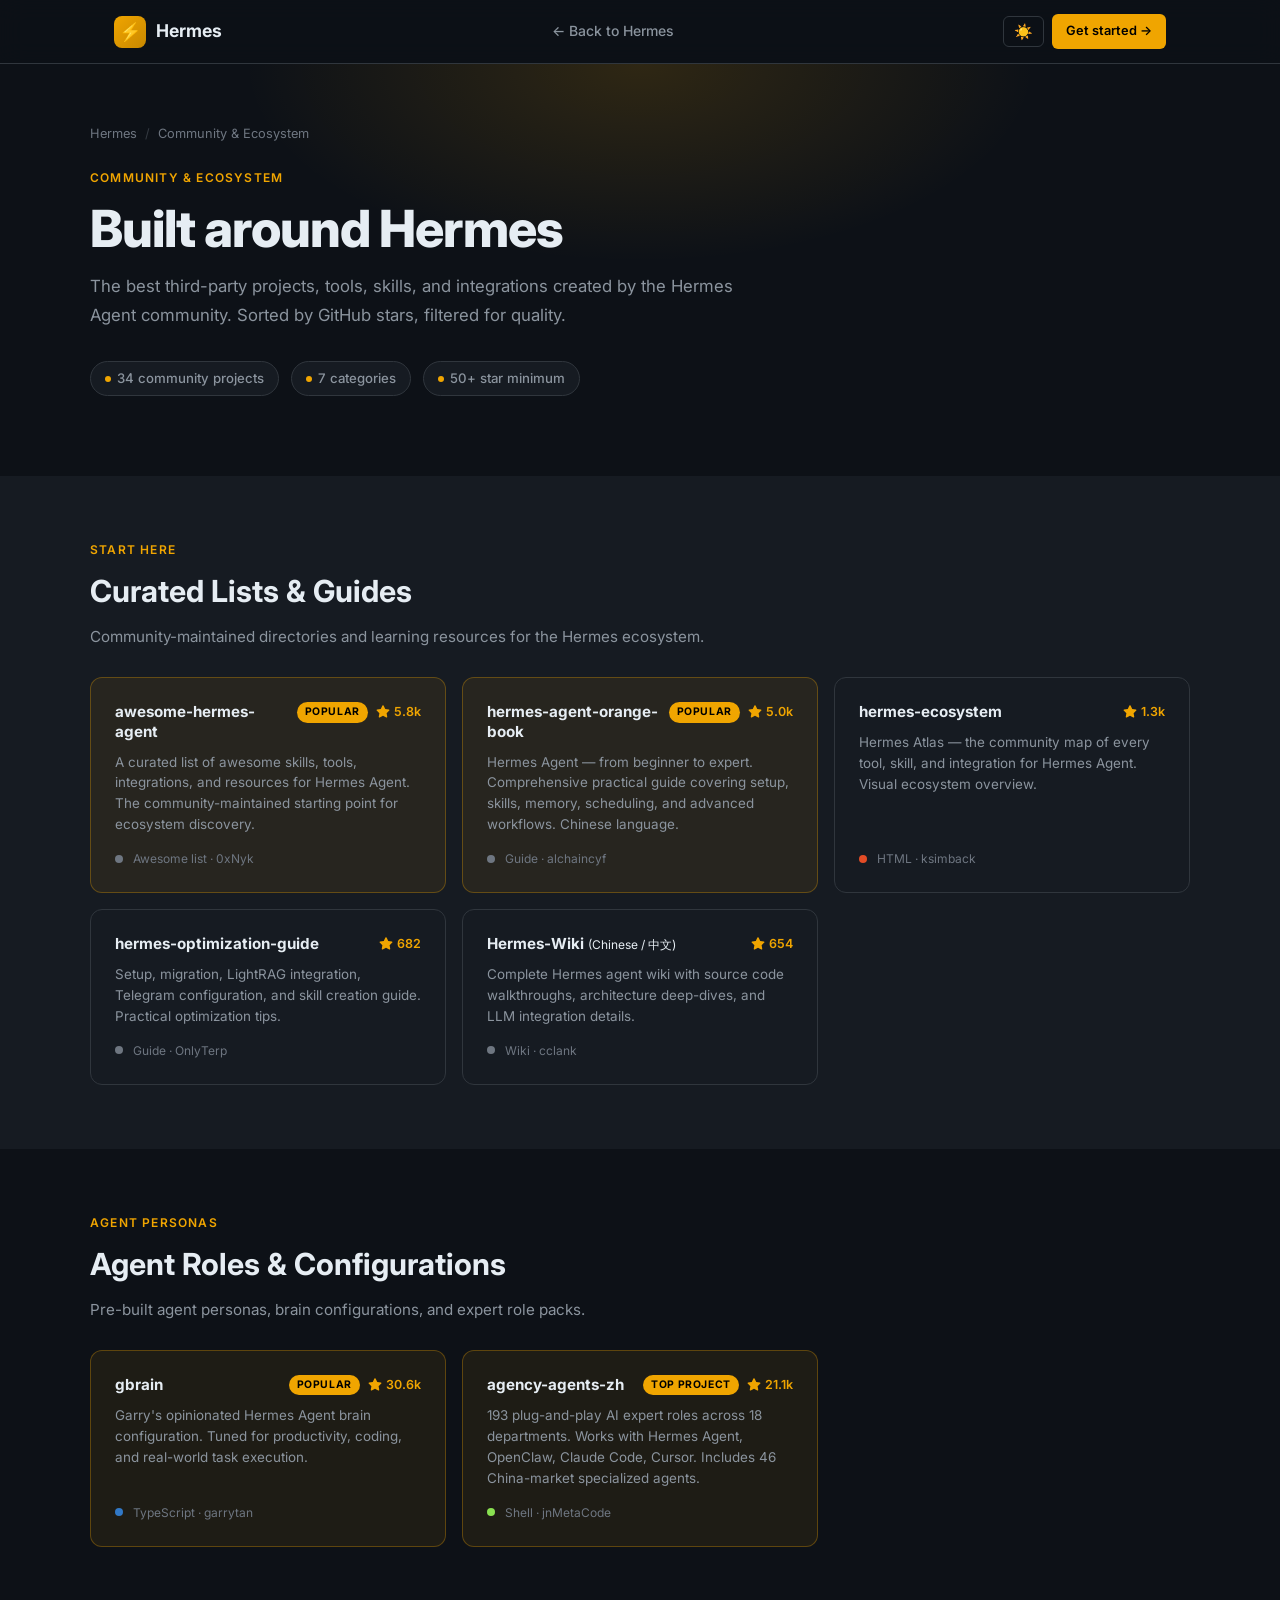
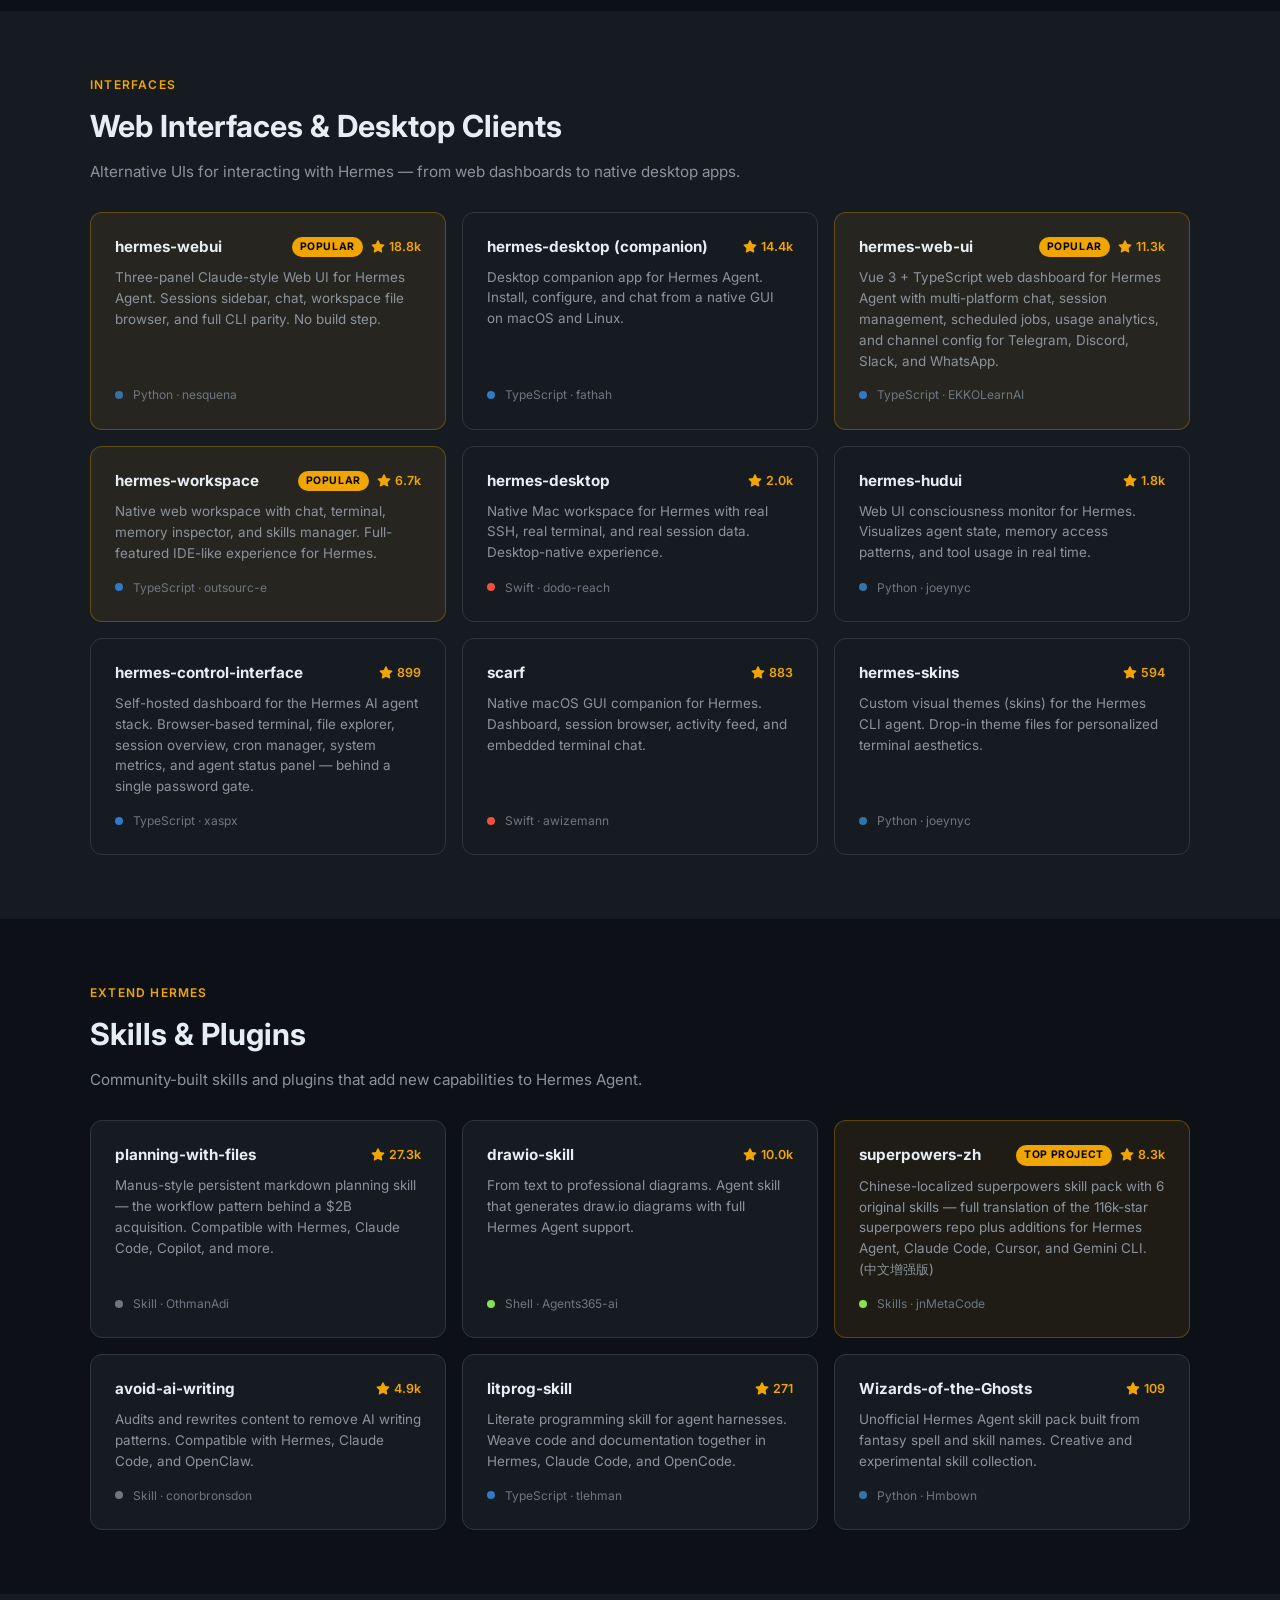
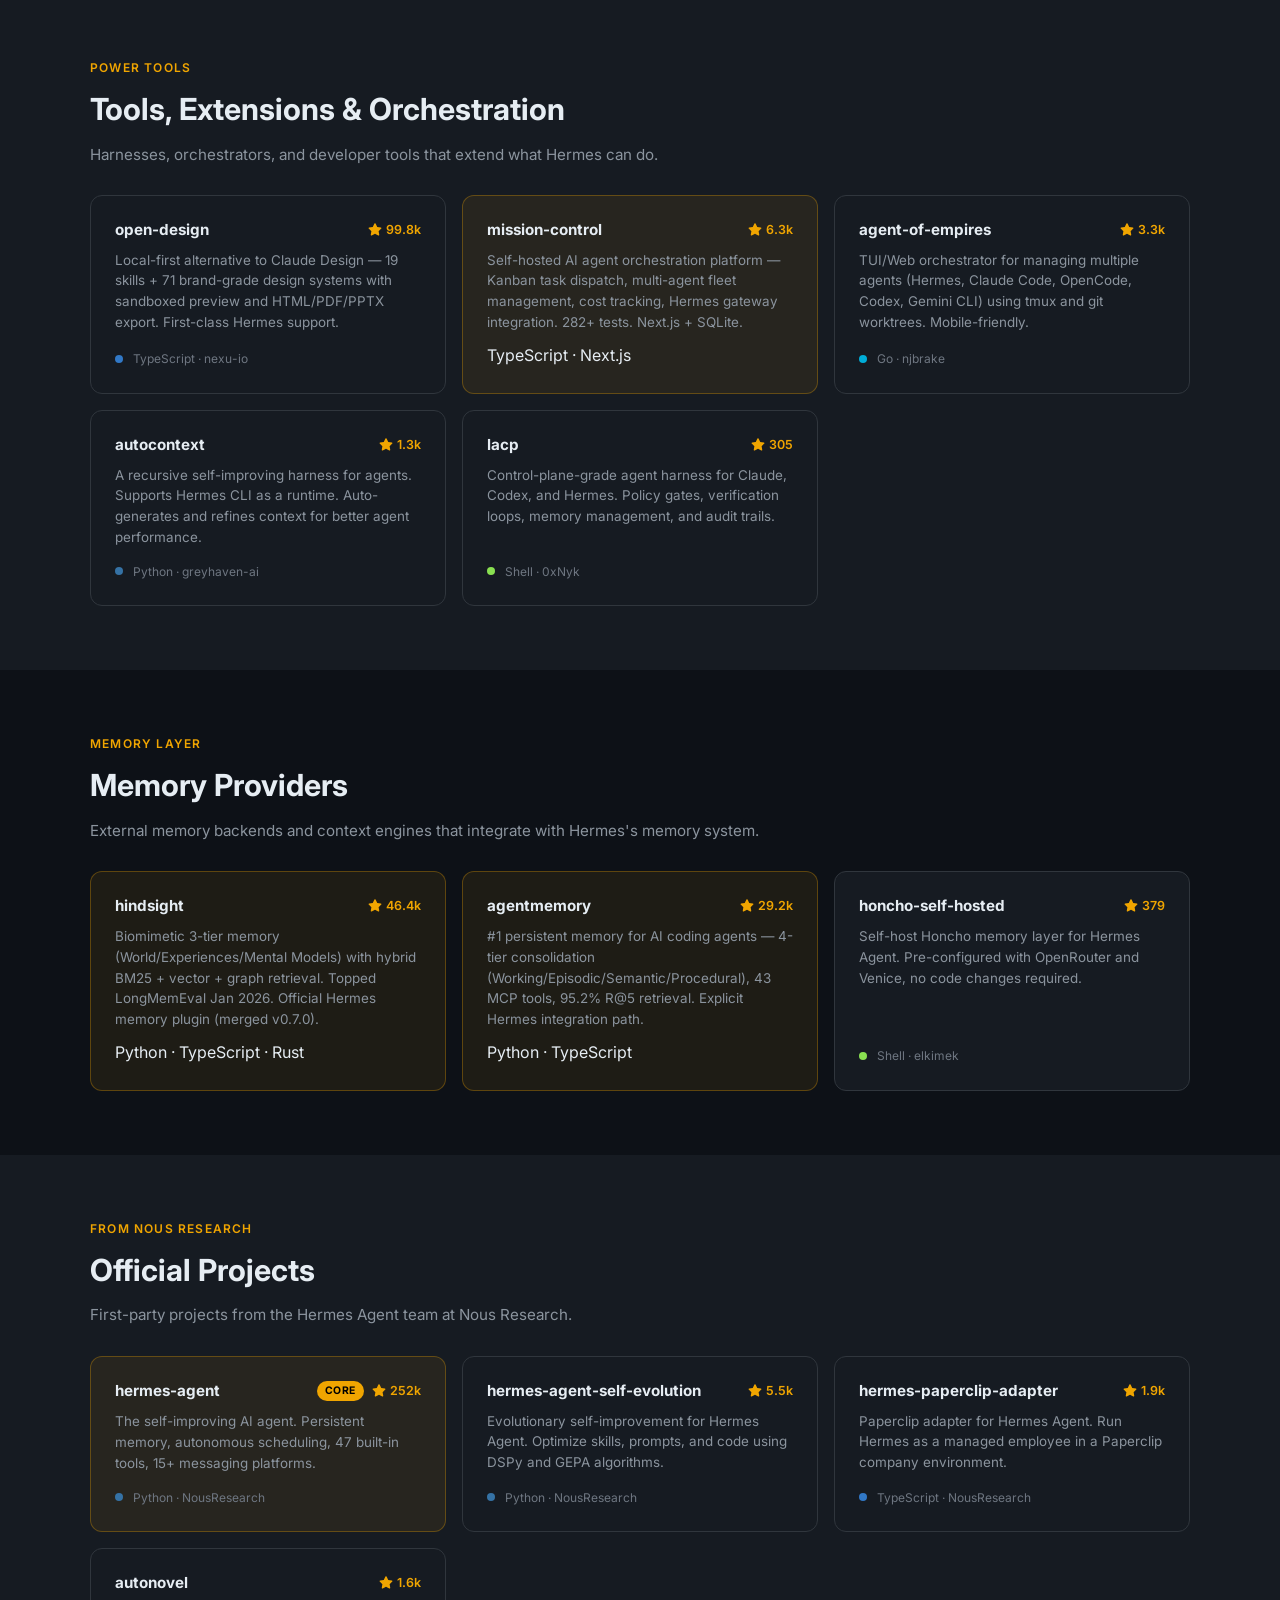
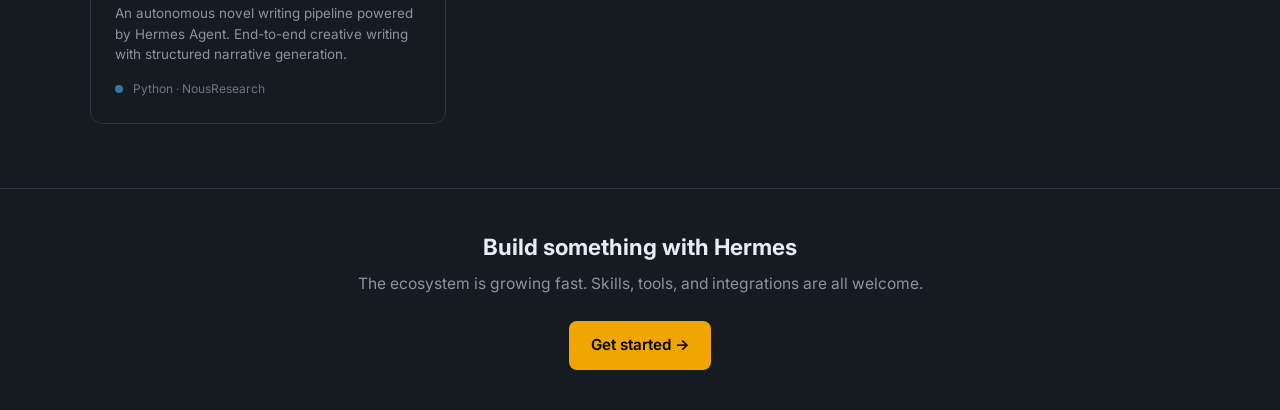
==== commit ecf1c29b: "docs(community): daily star count refresh + re-sort by stars" ====
--- a/community/index.html
+++ b/community/index.html
@@ -273,7 +273,7 @@
         <a href="https://github.com/OnlyTerp/hermes-optimization-guide" target="_blank" rel="noopener" class="project-card">
           <div class="project-header">
             <div class="project-name">hermes-optimization-guide</div>
-            <span class="project-stars"><svg viewBox="0 0 16 16"><path d="M8 .25a.75.75 0 0 1 .673.418l1.882 3.815 4.21.612a.75.75 0 0 1 .416 1.279l-3.046 2.97.719 4.192a.75.75 0 0 1-1.088.791L8 12.347l-3.766 1.98a.75.75 0 0 1-1.088-.79l.72-4.194L.818 6.374a.75.75 0 0 1 .416-1.28l4.21-.611L7.327.668A.75.75 0 0 1 8 .25z"/></svg>680</span>
+            <span class="project-stars"><svg viewBox="0 0 16 16"><path d="M8 .25a.75.75 0 0 1 .673.418l1.882 3.815 4.21.612a.75.75 0 0 1 .416 1.279l-3.046 2.97.719 4.192a.75.75 0 0 1-1.088.791L8 12.347l-3.766 1.98a.75.75 0 0 1-1.088-.79l.72-4.194L.818 6.374a.75.75 0 0 1 .416-1.28l4.21-.611L7.327.668A.75.75 0 0 1 8 .25z"/></svg>682</span>
           </div>
           <div class="project-desc">Setup, migration, LightRAG integration, Telegram configuration, and skill creation guide. Practical optimization tips.</div>
           <div class="project-meta"><span class="lang-dot lang-docs"></span> Guide &middot; OnlyTerp</div>
@@ -380,7 +380,7 @@
         <a href="https://github.com/xaspx/hermes-control-interface" target="_blank" rel="noopener" class="project-card">
           <div class="project-header">
             <div class="project-name">hermes-control-interface</div>
-            <span class="project-stars"><svg viewBox="0 0 16 16"><path d="M8 .25a.75.75 0 0 1 .673.418l1.882 3.815 4.21.612a.75.75 0 0 1 .416 1.279l-3.046 2.97.719 4.192a.75.75 0 0 1-1.088.791L8 12.347l-3.766 1.98a.75.75 0 0 1-1.088-.79l.72-4.194L.818 6.374a.75.75 0 0 1 .416-1.28l4.21-.611L7.327.668A.75.75 0 0 1 8 .25z"/></svg>900</span>
+            <span class="project-stars"><svg viewBox="0 0 16 16"><path d="M8 .25a.75.75 0 0 1 .673.418l1.882 3.815 4.21.612a.75.75 0 0 1 .416 1.279l-3.046 2.97.719 4.192a.75.75 0 0 1-1.088.791L8 12.347l-3.766 1.98a.75.75 0 0 1-1.088-.79l.72-4.194L.818 6.374a.75.75 0 0 1 .416-1.28l4.21-.611L7.327.668A.75.75 0 0 1 8 .25z"/></svg>899</span>
           </div>
           <div class="project-desc">Self-hosted dashboard for the Hermes AI agent stack. Browser-based terminal, file explorer, session overview, cron manager, system metrics, and agent status panel — behind a single password gate.</div>
           <div class="project-meta"><span class="lang-dot lang-ts"></span> TypeScript &middot; xaspx</div>
@@ -388,7 +388,7 @@
         <a href="https://github.com/awizemann/scarf" target="_blank" rel="noopener" class="project-card">
           <div class="project-header">
             <div class="project-name">scarf</div>
-            <span class="project-stars"><svg viewBox="0 0 16 16"><path d="M8 .25a.75.75 0 0 1 .673.418l1.882 3.815 4.21.612a.75.75 0 0 1 .416 1.279l-3.046 2.97.719 4.192a.75.75 0 0 1-1.088.791L8 12.347l-3.766 1.98a.75.75 0 0 1-1.088-.79l.72-4.194L.818 6.374a.75.75 0 0 1 .416-1.28l4.21-.611L7.327.668A.75.75 0 0 1 8 .25z"/></svg>884</span>
+            <span class="project-stars"><svg viewBox="0 0 16 16"><path d="M8 .25a.75.75 0 0 1 .673.418l1.882 3.815 4.21.612a.75.75 0 0 1 .416 1.279l-3.046 2.97.719 4.192a.75.75 0 0 1-1.088.791L8 12.347l-3.766 1.98a.75.75 0 0 1-1.088-.79l.72-4.194L.818 6.374a.75.75 0 0 1 .416-1.28l4.21-.611L7.327.668A.75.75 0 0 1 8 .25z"/></svg>883</span>
           </div>
           <div class="project-desc">Native macOS GUI companion for Hermes. Dashboard, session browser, activity feed, and embedded terminal chat.</div>
           <div class="project-meta"><span class="lang-dot lang-swift"></span> Swift &middot; awizemann</div>
@@ -423,7 +423,7 @@
         <a href="https://github.com/Agents365-ai/drawio-skill" target="_blank" rel="noopener" class="project-card">
           <div class="project-header">
             <div class="project-name">drawio-skill</div>
-            <span class="project-stars"><svg viewBox="0 0 16 16"><path d="M8 .25a.75.75 0 0 1 .673.418l1.882 3.815 4.21.612a.75.75 0 0 1 .416 1.279l-3.046 2.97.719 4.192a.75.75 0 0 1-1.088.791L8 12.347l-3.766 1.98a.75.75 0 0 1-1.088-.79l.72-4.194L.818 6.374a.75.75 0 0 1 .416-1.28l4.21-.611L7.327.668A.75.75 0 0 1 8 .25z"/></svg>9.9k</span>
+            <span class="project-stars"><svg viewBox="0 0 16 16"><path d="M8 .25a.75.75 0 0 1 .673.418l1.882 3.815 4.21.612a.75.75 0 0 1 .416 1.279l-3.046 2.97.719 4.192a.75.75 0 0 1-1.088.791L8 12.347l-3.766 1.98a.75.75 0 0 1-1.088-.79l.72-4.194L.818 6.374a.75.75 0 0 1 .416-1.28l4.21-.611L7.327.668A.75.75 0 0 1 8 .25z"/></svg>10.0k</span>
           </div>
           <div class="project-desc">From text to professional diagrams. Agent skill that generates draw.io diagrams with full Hermes Agent support.</div>
           <div class="project-meta"><span class="lang-dot lang-shell"></span> Shell &middot; Agents365-ai</div>
@@ -448,7 +448,7 @@
         <a href="https://github.com/tlehman/litprog-skill" target="_blank" rel="noopener" class="project-card">
           <div class="project-header">
             <div class="project-name">litprog-skill</div>
-            <span class="project-stars"><svg viewBox="0 0 16 16"><path d="M8 .25a.75.75 0 0 1 .673.418l1.882 3.815 4.21.612a.75.75 0 0 1 .416 1.279l-3.046 2.97.719 4.192a.75.75 0 0 1-1.088.791L8 12.347l-3.766 1.98a.75.75 0 0 1-1.088-.79l.72-4.194L.818 6.374a.75.75 0 0 1 .416-1.28l4.21-.611L7.327.668A.75.75 0 0 1 8 .25z"/></svg>272</span>
+            <span class="project-stars"><svg viewBox="0 0 16 16"><path d="M8 .25a.75.75 0 0 1 .673.418l1.882 3.815 4.21.612a.75.75 0 0 1 .416 1.279l-3.046 2.97.719 4.192a.75.75 0 0 1-1.088.791L8 12.347l-3.766 1.98a.75.75 0 0 1-1.088-.79l.72-4.194L.818 6.374a.75.75 0 0 1 .416-1.28l4.21-.611L7.327.668A.75.75 0 0 1 8 .25z"/></svg>271</span>
           </div>
           <div class="project-desc">Literate programming skill for agent harnesses. Weave code and documentation together in Hermes, Claude Code, and OpenCode.</div>
           <div class="project-meta"><span class="lang-dot lang-ts"></span> TypeScript &middot; tlehman</div>
@@ -475,7 +475,7 @@
         <a href="https://github.com/nexu-io/open-design" target="_blank" rel="noopener" class="project-card">
           <div class="project-header">
             <div class="project-name">open-design</div>
-            <span class="project-stars"><svg viewBox="0 0 16 16"><path d="M8 .25a.75.75 0 0 1 .673.418l1.882 3.815 4.21.612a.75.75 0 0 1 .416 1.279l-3.046 2.97.719 4.192a.75.75 0 0 1-1.088.791L8 12.347l-3.766 1.98a.75.75 0 0 1-1.088-.79l.72-4.194L.818 6.374a.75.75 0 0 1 .416-1.28l4.21-.611L7.327.668A.75.75 0 0 1 8 .25z"/></svg>99.6k</span>
+            <span class="project-stars"><svg viewBox="0 0 16 16"><path d="M8 .25a.75.75 0 0 1 .673.418l1.882 3.815 4.21.612a.75.75 0 0 1 .416 1.279l-3.046 2.97.719 4.192a.75.75 0 0 1-1.088.791L8 12.347l-3.766 1.98a.75.75 0 0 1-1.088-.79l.72-4.194L.818 6.374a.75.75 0 0 1 .416-1.28l4.21-.611L7.327.668A.75.75 0 0 1 8 .25z"/></svg>99.8k</span>
           </div>
           <div class="project-desc">Local-first alternative to Claude Design — 19 skills + 71 brand-grade design systems with sandboxed preview and HTML/PDF/PPTX export. First-class Hermes support.</div>
           <div class="project-meta"><span class="lang-dot lang-ts"></span> TypeScript &middot; nexu-io</div>
@@ -507,7 +507,7 @@
         <a href="https://github.com/0xNyk/lacp" target="_blank" rel="noopener" class="project-card">
           <div class="project-header">
             <div class="project-name">lacp</div>
-            <span class="project-stars"><svg viewBox="0 0 16 16"><path d="M8 .25a.75.75 0 0 1 .673.418l1.882 3.815 4.21.612a.75.75 0 0 1 .416 1.279l-3.046 2.97.719 4.192a.75.75 0 0 1-1.088.791L8 12.347l-3.766 1.98a.75.75 0 0 1-1.088-.79l.72-4.194L.818 6.374a.75.75 0 0 1 .416-1.28l4.21-.611L7.327.668A.75.75 0 0 1 8 .25z"/></svg>303</span>
+            <span class="project-stars"><svg viewBox="0 0 16 16"><path d="M8 .25a.75.75 0 0 1 .673.418l1.882 3.815 4.21.612a.75.75 0 0 1 .416 1.279l-3.046 2.97.719 4.192a.75.75 0 0 1-1.088.791L8 12.347l-3.766 1.98a.75.75 0 0 1-1.088-.79l.72-4.194L.818 6.374a.75.75 0 0 1 .416-1.28l4.21-.611L7.327.668A.75.75 0 0 1 8 .25z"/></svg>305</span>
           </div>
           <div class="project-desc">Control-plane-grade agent harness for Claude, Codex, and Hermes. Policy gates, verification loops, memory management, and audit trails.</div>
           <div class="project-meta"><span class="lang-dot lang-shell"></span> Shell &middot; 0xNyk</div>
@@ -526,7 +526,7 @@
         <a href="https://github.com/vectorize-io/hindsight" target="_blank" rel="noopener" class="project-card featured">
           <div class="project-header">
             <div class="project-name">hindsight</div>
-            <span class="project-stars"><svg viewBox="0 0 16 16"><path d="M8 .25a.75.75 0 0 1 .673.418l1.882 3.815 4.21.612a.75.75 0 0 1 .416 1.279l-3.046 2.97.719 4.192a.75.75 0 0 1-1.088.791L8 12.347l-3.766 1.98a.75.75 0 0 1-1.088-.79l.72-4.194L.818 6.374a.75.75 0 0 1 .416-1.28l4.21-.611L7.327.668A.75.75 0 0 1 8 .25z"/></svg>46.0k</span>
+            <span class="project-stars"><svg viewBox="0 0 16 16"><path d="M8 .25a.75.75 0 0 1 .673.418l1.882 3.815 4.21.612a.75.75 0 0 1 .416 1.279l-3.046 2.97.719 4.192a.75.75 0 0 1-1.088.791L8 12.347l-3.766 1.98a.75.75 0 0 1-1.088-.79l.72-4.194L.818 6.374a.75.75 0 0 1 .416-1.28l4.21-.611L7.327.668A.75.75 0 0 1 8 .25z"/></svg>46.4k</span>
           </div>
           <div class="project-desc">Biomimetic 3-tier memory (World/Experiences/Mental Models) with hybrid BM25 + vector + graph retrieval. Topped LongMemEval Jan 2026. Official Hermes memory plugin (merged v0.7.0).</div>
           <div class="project-lang">Python · TypeScript · Rust</div>
@@ -542,7 +542,7 @@
         <a href="https://github.com/elkimek/honcho-self-hosted" target="_blank" rel="noopener" class="project-card">
           <div class="project-header">
             <div class="project-name">honcho-self-hosted</div>
-            <span class="project-stars"><svg viewBox="0 0 16 16"><path d="M8 .25a.75.75 0 0 1 .673.418l1.882 3.815 4.21.612a.75.75 0 0 1 .416 1.279l-3.046 2.97.719 4.192a.75.75 0 0 1-1.088.791L8 12.347l-3.766 1.98a.75.75 0 0 1-1.088-.79l.72-4.194L.818 6.374a.75.75 0 0 1 .416-1.28l4.21-.611L7.327.668A.75.75 0 0 1 8 .25z"/></svg>380</span>
+            <span class="project-stars"><svg viewBox="0 0 16 16"><path d="M8 .25a.75.75 0 0 1 .673.418l1.882 3.815 4.21.612a.75.75 0 0 1 .416 1.279l-3.046 2.97.719 4.192a.75.75 0 0 1-1.088.791L8 12.347l-3.766 1.98a.75.75 0 0 1-1.088-.79l.72-4.194L.818 6.374a.75.75 0 0 1 .416-1.28l4.21-.611L7.327.668A.75.75 0 0 1 8 .25z"/></svg>379</span>
           </div>
           <div class="project-desc">Self-host Honcho memory layer for Hermes Agent. Pre-configured with OpenRouter and Venice, no code changes required.</div>
           <div class="project-meta"><span class="lang-dot lang-shell"></span> Shell &middot; elkimek</div>
@@ -562,7 +562,7 @@
           <div class="project-header">
             <div class="project-name">hermes-agent</div>
             <span class="featured-badge">Core</span>
-            <span class="project-stars"><svg viewBox="0 0 16 16"><path d="M8 .25a.75.75 0 0 1 .673.418l1.882 3.815 4.21.612a.75.75 0 0 1 .416 1.279l-3.046 2.97.719 4.192a.75.75 0 0 1-1.088.791L8 12.347l-3.766 1.98a.75.75 0 0 1-1.088-.79l.72-4.194L.818 6.374a.75.75 0 0 1 .416-1.28l4.21-.611L7.327.668A.75.75 0 0 1 8 .25z"/></svg>251k</span>
+            <span class="project-stars"><svg viewBox="0 0 16 16"><path d="M8 .25a.75.75 0 0 1 .673.418l1.882 3.815 4.21.612a.75.75 0 0 1 .416 1.279l-3.046 2.97.719 4.192a.75.75 0 0 1-1.088.791L8 12.347l-3.766 1.98a.75.75 0 0 1-1.088-.79l.72-4.194L.818 6.374a.75.75 0 0 1 .416-1.28l4.21-.611L7.327.668A.75.75 0 0 1 8 .25z"/></svg>252k</span>
           </div>
           <div class="project-desc">The self-improving AI agent. Persistent memory, autonomous scheduling, 47 built-in tools, 15+ messaging platforms.</div>
           <div class="project-meta"><span class="lang-dot lang-python"></span> Python &middot; NousResearch</div>
